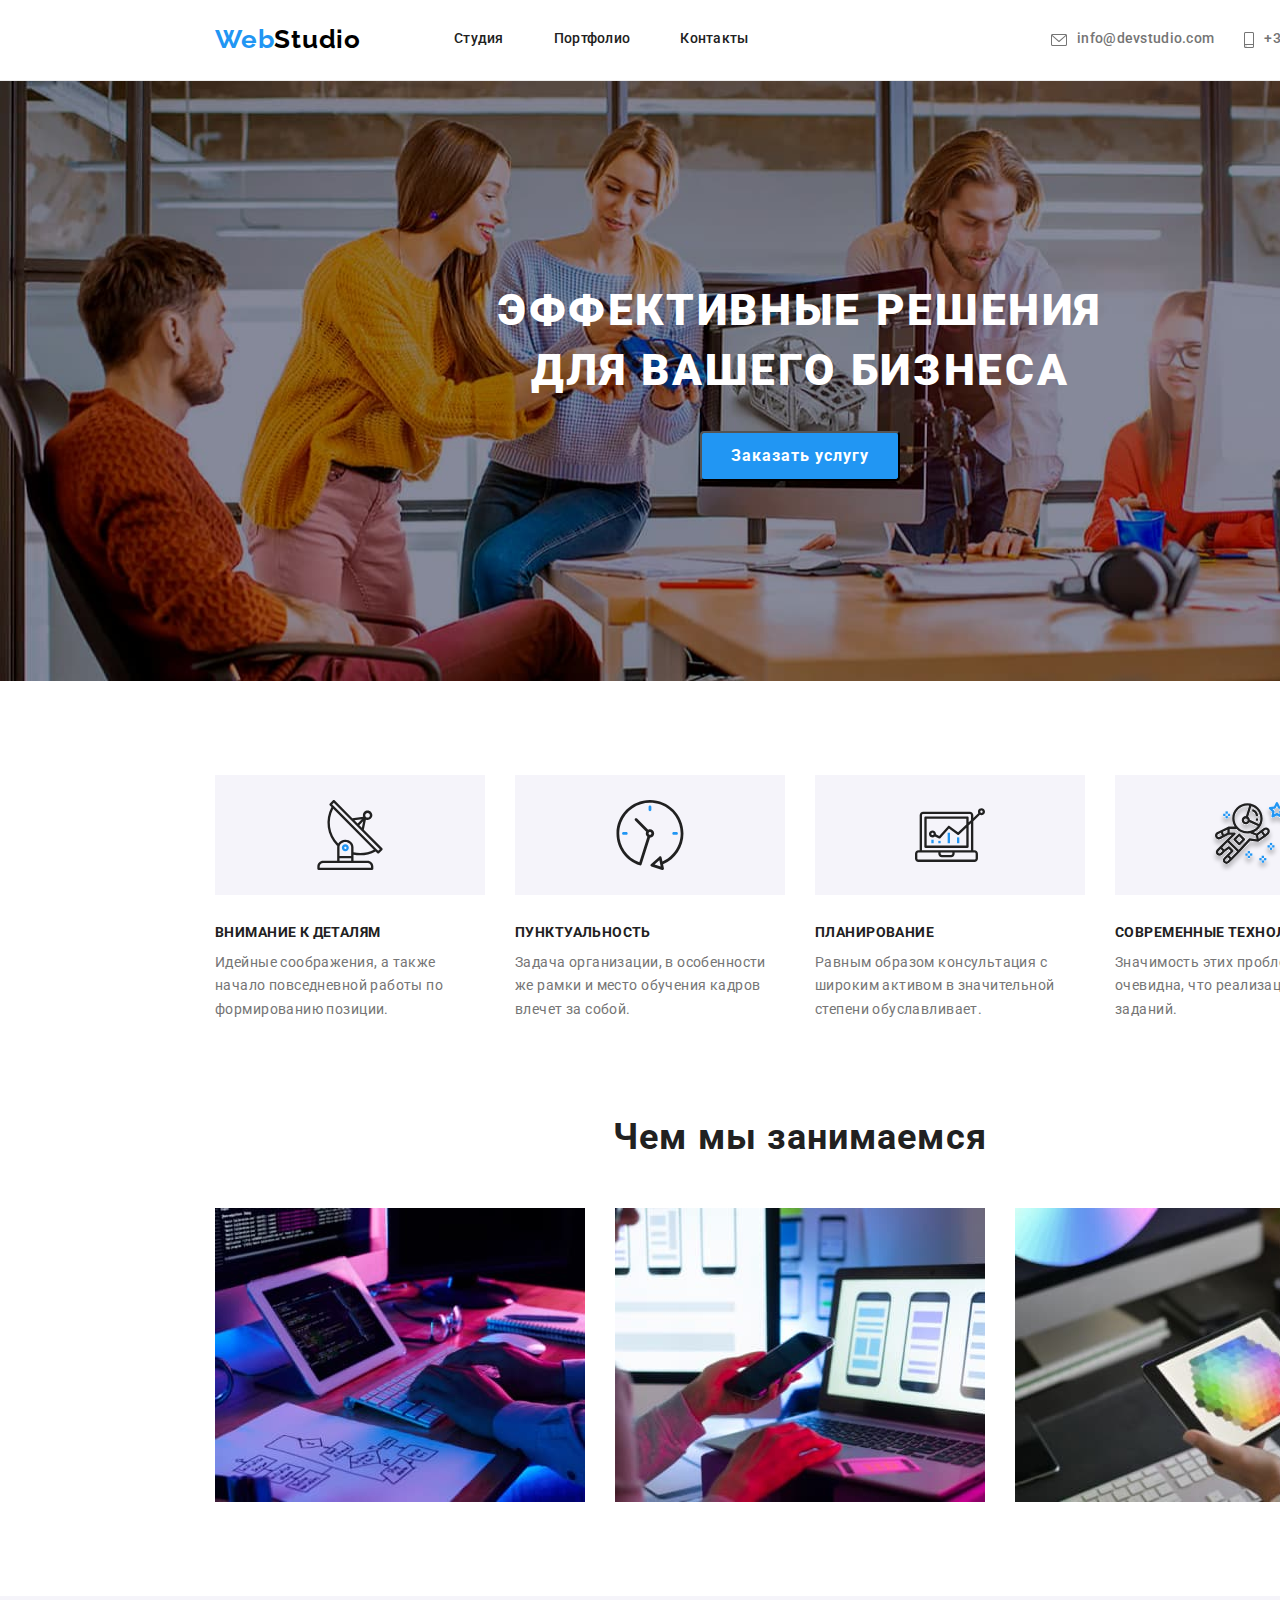
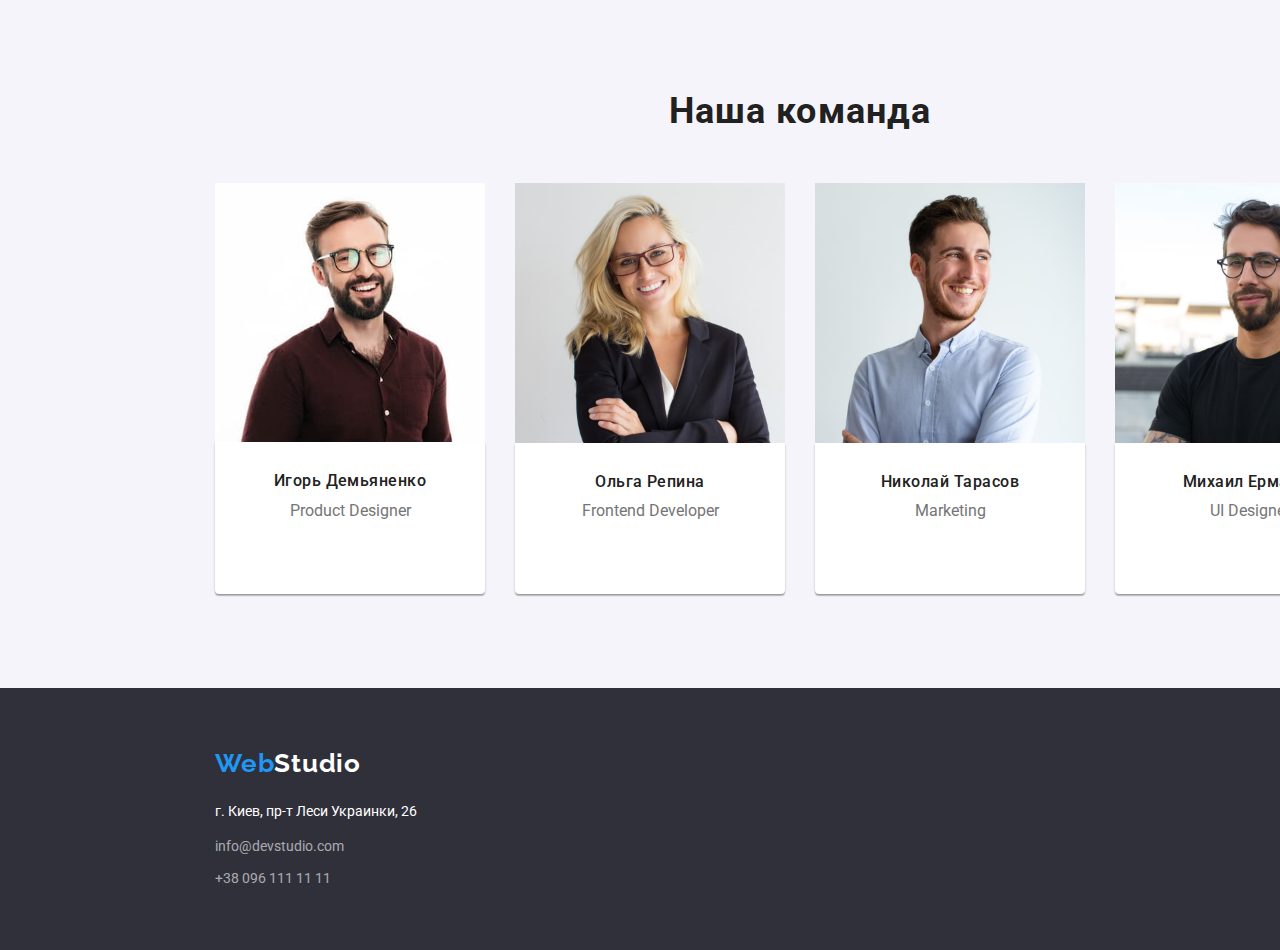
==== index.html @ 7d46771a "hw-04 start" ====
<!DOCTYPE html>
<html lang = "en">
    <head>
        <meta charset="UTF-8">
        <!--<link rel="stylesheet" href="./css/reset.css">
        <link rel="stylesheet" href="./css/reset.css">
        <meta name="viewport" content="width=device-width" initial-scale="1.0"> -->
        
        
        <link rel="stylesheet" href="https://cdn.jsdelivr.net/npm/modern-normalize@1.1.0/modern-normalize.min.css">
        <link rel="stylesheet" href="./css/styles.css">
        <link rel="preconnect" href="https://fonts.googleapis.com">
        <link rel="preconnect" href="https://fonts.gstatic.com" crossorigin>
        <link href="https://fonts.googleapis.com/css2?family=Raleway:wght@700&family=Roboto:wght@400;500;700;900&display=swap"
            rel="stylesheet">

        <title> home-work-4</title>
    </head>
    <body>
        
        <header class="main-header">
            <div class="container box">
                <div class="logo main-logo">
                    <a href="" class="logo-web" id="1" >Web<span 
                        class="logo-web logo-studio">Studio</span> 
                    </a>
                </div>
                <nav>
                    <ul class="navigation">
                        <li class="nav-list"><a class="nav-link" href="./index.html">Студия</a></li>
                        <li class="nav-list"><a class="nav-link" href="./portfolio.html">Портфолио</a></li>
                        <li class="nav-list"><a class="nav-link" href="">Кoнтакты</a></li>
                    </ul>
                </nav>
            
                <!-- e-mail address -->
                <a class="email" href="mailto:info@devstudio.com">info@devstudio.com</a>
                <!-- phone number-->
                <a class="tel" href="tel:+380961111111">+38 096 111 11 11</a>
            </div>
        </header>
    
        <main>            
            <section class="hero with-img" id="3">
                <div class="container">
                <h1 class="hero-title" >Эффективные решения <br> для вашего бизнеса</h1>
                <button class="button" type="button" id="4">Заказать услугу</button>                    
                </div>
            </section>
            
            <section class="destination " >
                <ul class="destination-item container" >
                    <li class="destination-box icon-antenna" id="5">
                        <h3 class="title-item" >Внимание к деталям</h3>
                        <p class="link" id="6">
                            Идейные соображения, а также <br> 
                            начало повседневной работы по <br> 
                            формированию позиции.
                        </p>
                    </li>
                    <li class="destination-box icon-clock" id="7">
                        <h3 class="title-item">Пунктуальность</h3>
                        <p class="link" id="8">
                            Задача организации, в особенности <br>
                            же рамки и место обучения кадров <br>
                            влечет за собой.
                        </p>
                    </li>
                    <li class="destination-box icon-diagram" id="9">
                        <h3 class="title-item">Планирование</h3>
                        <p class="link" id="10">
                            Равным образом консультация с <br>
                            широким активом в значительной <br>
                            степени обуславливает.
                        </p>
                    </li>
                    <li class="destination-box icon-astronaut" id="11">
                        <h3 class="title-item">Современные технологии</h3>
                        <p class="link" id="12">
                            Значимость этих проблем настолько <br>
                            очевидна, что реализация плановых <br>
                            заданий.
                        </p>
                    </li>
                </ul>
            </section>

            <section class="business-photo " id="13">
                <div class="container">
                    <h2 class="business-photo-title">Чем мы занимаемся</h2>
                    <ul class="business-photo-item">
                        <li class="business-photo-img"><img src="./images/main/img1.jpg" alt="фото" width="370"></li>
                        <li class="business-photo-img"><img src="./images/main/img2.jpg" alt="фото" width="370"></li>
                        <li class="business-photo-img"><img src="./images/main/img3.jpg" alt="фото" width="370"></li>
                    </ul>
                </div>
            </section>

            <section class="personal" id="14">
                <div class="container" >
                    <h2 class="personal-title">Наша команда</h2>
                        <ul  class="team">
                            <li class="own-data">
                                <img src="./images/main/1.jpg" class="team-photo" alt="фото" width="270" >
                                <div class="name-job">
                                    <h3 class="name" id="16">Игорь Демьяненко</h3>
                                    <p class="job-name" id="17">Product Designer</p> 
                                </div>
                            </li>
                            <li class="own-data">
                                <img src="./images/main/2.jpg" class="team-photo" alt="фото" width="270">
                                <div class="name-job">
                                    <h3 class="name" id="18">Ольга Репина</h3>
                                    <p class="job-name" id="19">Frontend Developer</p>
                                </div>
                            </li>
                            <li class="own-data">
                                <img src="./images/main/3.jpg" class="team-photo" alt="фото" width="270">
                                <div class="name-job">
                                    <h3 class="name" id="20">Николай Тарасов</h3>
                                    <p class="job-name" id="21">Marketing</p>
                                </div>
                            </li>
                            <li class="own-data">
                                <img src="./images/main/4.jpg" class="team-photo" alt="фото" width="270">
                                <div class="name-job">
                                    <h3 class="name" id="22">Михаил Ермаков</h3>
                                    <p class="job-name" id="23">UI Designer</p>
                                </div>
                            </li>
                        </ul>
                </div>
            </section>
        </main>
       
        <footer class="footer">
            <div class="container " >
                <div class="logo logo-footer">
                    <a href="" class="logo-web" id="1">Web<span 
                        class="logo-web logo-studio-footer">Studio</span>
                    </a>
                </div>
                <address class="address">
                    <p class="address-link address-city">г. Киев, пр-т Леси Украинки, 26</p> 
                    <!-- e-mail address -->
                    <a href="mailto:info@devstudio.com" 
                    class="address-link email-footer">info@devstudio.com</a>
                    <!-- phone number-->
                    <a href="tel:+380961111111" class="address-link tel-footer">+38 096 111 11 11</a>
                </address>
            </div>
       </footer>
    </body>
</html>
---- css/styles.css ----
:root {
    --accent-color: #2196F3;
}

h1,
h2,
h3,
h4,
p {
    margin-top: 0;
    margin-bottom: 0;
    padding: 0;
}

img {
    display: block;
    padding-left: 0;
}

body {
    width: 1600px;
    margin-left: auto;
    margin-right: auto;
}

html,
body, 
header,
footer,
.port-main {
    font-family: 'Roboto';
    font-style: normal;
    box-sizing: border-box;
    text-decoration: none;
}

link {
    text-decoration: none;
}

button {
    cursor: pointer;
    padding: 0;
}

ul, 
nl {
    list-style-type: NONE;
    font-size: 0;
    padding: 0;
}

.container {
    width: 1200px;
    margin-left: auto;
    margin-right: auto;
    padding-left: 15px;
    padding-right: 15px;
    box-sizing: border-box;
}

/*==================== HEADER ====================*/
.main-header {
    border-bottom: 1px solid #ECECEC;
}

.box { 
    padding-top: 24px;
    padding-bottom: 25px;   
    display: flex;
    align-items: center;
}

.main-logo {
    margin-right: 93px;
}

.logo {
    font-family: 'Raleway', sans-serif;
    font-weight: 700;
    font-size: 26px;
    line-height: 1.19;
    letter-spacing: 0.03em;
}

.logo-web {
    text-decoration: none;
    color: #2196F3;
}

.logo-studio {
    color: #000000;
}

.logo:hover,
.logo:focus {
    line-style: solid;
    line-color: var(--accent-color);
    text-decoration: underline;
}
.navigation {
    width: 294px;
    display: flex;
    flex-direction: row;
    justify-content: space-between;
    padding: 0;
}

.nav-link {
    font-weight: 500;
    font-size: 14px;
    line-height: 1.14;
    letter-spacing: 0.02em;
    text-decoration: none;
    flex-direction: row;
    color: #212121;
}

.nav-list:not(:last-child) {
    margin-right: 50px;
}
.nav-link:hover,
.nav-link:focus {
    color: var(--accent-color);
}

.email {
    margin-left: auto;
    margin-right: 30px;

    color: #757575;
}

.email,
.tel {
    font-weight: 500;
    font-size: 14px;
    line-height: 1.14;
    letter-spacing: 0.02em;
    text-decoration: none;

    color: #757575;
}

.email::before,
.tel::before {
    content: "";
    display: inline-block;
    vertical-align: middle;
    margin-right: 10px;
    background-repeat: no-repeat;
    background-size: contain;
}

.email::before {
    width: 16px;
    height: 12px;
    background-image: url(../images/header/envelope.svg);
}

.tel::before {
    width: 10px;
    height: 16px;
    background-image: url(../images/header/smartphone.svg);
}


/*.tel:hover, */
.email:hover,
.email:focus {
    color: var(--accent-color);
}


/*==================== /HEADER ====================*/

/*==================== MAIN ====================*/

.hero {    
    background: #2F303A;
    padding-top: 200px;
    align-items: center;
    padding-bottom: 200px;
}

.hero.with-img {
background-image: url("../images/main/bckgrnd-img.jpg");
}

.hero-title {
    font-weight: 900;
    font-size: 44px;
    line-height: 1.36;
    text-align: center;
    letter-spacing: 0.06em;
    text-transform: uppercase;
    color: #FFFFFF;
    margin-bottom: 30px;
}

.button {
    width: 200px;
    height: 50px;
    margin-right: auto;
    margin-left: auto;
    display: block;

    background: #2196F3;
    box-shadow: 0px 4px 4px rgba(0, 0, 0, 0.15);
    border-radius: 4px;

    font-weight: 700;
    font-size: 16px;
    line-height: 1.88;
    align-items: center;
    text-align: center;
    letter-spacing: 0.06em;
    color: #FFFFFF;
}

.button:hover,
.button:focus {
    background-color: tomato;
    border-color: #FFFFFF;
}

.destination {
    padding-top: 94px;
    padding-bottom: 94px;
}

.destination-item {
    display: flex;
    justify-content: space-between;
}

.destination-box {
    width:calc((100% - 30px*3)/4) ;
    font-size: 1rem;
}



.destination-box::before {
    content: "";
    display: block;
    height: 120px;
    /*
    
 background-image: url(../images/main/destination/antenna.svg);
    
    */
    background-color: #F5F4FA;
    background-repeat: no-repeat;
    background-position: center;
    
}

.destination-box.icon-antenna::before {
    background-image: url(../images/main/destination/antenna.svg);
}

.icon-clock::before {
    background-image: url(../images/main/destination/clock.svg);
}
.icon-diagram::before {
    background-image: url(../images/main/destination/diagram.svg);
}
.icon-astronaut::before {
    background-image: url(../images/main/destination/astronaut.svg);
}

.destination-box:hover::before {
    filter: drop-shadow(0px 4px 4px rgba(0, 0, 0, 0.25));
}


.title-item {
    font-weight: 700;
    font-size: 14px;
    line-height: 1.14;
    letter-spacing: 0.03em;
    text-transform: uppercase;
    padding-top: 30px;
    margin-bottom: 10px;
    color: #212121;
}

.link {
    font-weight: 400;
    font-size: 14px;
    line-height: 1.71;
    letter-spacing: 0.03em;
    color: #757575;
}

.business-photo {
    padding-bottom: 94px;
}

.business-photo-title {
    text-align: center;
    font-style: normal;
    font-weight: 700;
    font-size: 36px;
    line-height: 1.17;
    letter-spacing: 0.03em;
    margin-bottom: 50px;

    color: #212121;
}

.business-photo-item {
    display: flex;
    flex-direction: row;
    justify-content: space-between;
}

.business-photo-img {
    width: calc((100% - 30px*2)/3);
}

.personal {
    background-color: #F5F4FA;
    padding-top: 94px;
    padding-bottom: 94px;
}

.personal-title {
    font-style: normal;
    font-weight: 700;
    font-size: 36px;
    line-height: 1.17;
    text-align: center;
    letter-spacing: 0.03em;
    margin-bottom: 50px;

    color: #212121;
}

.team {
    display: flex;
    justify-content: space-between;
}

.own-data {
    background: #FFFFFF; 
    text-align: center;
      
}

.name-job::after {
    content: "";
    display: inline-block;
    height: 44px;
    padding-top: 16px;
    padding-bottom: 30px;
    background-image: url(../images/main/team/instagram-gray.svg);

    background-repeat: no-repeat;
    
}

.name-job {
    box-shadow: 
        0px 1px 3px rgba(0, 0, 0, 0.12), 
        0px 1px 1px rgba(0, 0, 0, 0.14), 
        0px 2px 1px rgba(0, 0, 0, 0.2);
    border-radius: 0px 0px 4px 4px; 
}

.name {
    padding-top: 30px;
    padding-bottom: 10px;
    font-weight: 500;
    font-size: 16px;
    line-height: 1.17;
    letter-spacing: 0.03em;

    color: #212121;
}

.job-name {
    padding-bottom: 28px;
    font-weight: 400;
    font-size: 16px;
    line-height: 1.19;

    color: #757575;
}

/*==================== /MAIN ====================*/

/*==================== FOOTER ====================*/
.footer {
    background-color: #2F303A;
    padding: 60px 0px;
    /*  margin-top: -85px; */
    display: flex;
    flex-direction: column;
}

.logo-footer {
    margin-bottom: 20px;
}

.logo-studio-footer {
    color: #FFFFFF;
}

.address {
    color: rgba(255, 255, 255, 0.6);
    display: flex;
    flex-direction: column;
    font-style: normal;
}

.address-link {
    font-weight: 400;
    font-size: 14px;
    line-height: 1.74;
    color: rgba(255, 255, 255, 0.6);
    text-decoration: none;
}

.email-footer {
    margin: 10px 0 8px 0;
}

.address-city {
    color: #FFFFFF;
}
/*==================== /FOOTER ====================*/









/*==================== PORTFOLIO-MAIN ====================*/
/*
.port-background {
    filter: drop-shadow(0px 4px 4px rgba(0, 0, 0, 0.25));
} */

.port-portfolio {
    color: var(--accent-color);
}
.port-main {
    padding: 94px 0px 94px 0px;
}

.port-box {
    display: flex;
    flex-direction: row;
    align-items: center;
}

.port-filters {
    margin-bottom: 50px;
    justify-content: center;
    display: flex;
    flex-direction: row;
    text-align: center;
}

.port-button {
    padding: 6px 22px;
    background-color: #F5F4FA;
    font-weight: 500;
    font-size: 16px;
    line-height: 1.625;
    letter-spacing: 0.03em;
    margin-right: 8px;
    border-radius: 4px;
    border: #F5F4FA;
    
    color: #212121;
}
/*
.port-button:last-child {
    margin-right: auto;
}

.port-all {
    margin-left: auto;
}
*/
.port-button:hover,
.port-button:focus {
    background-color: #2196F3;
    color: #FFFFFF;
    filter: drop-shadow(0px 4px 4px rgba(0, 0, 0, 0.25));
}

.port-projects {
    display: flex;
    flex-wrap: wrap;
    gap: 30px;
}

.port-project {
    width:calc((100% - 2*30px)/3);
    background: #FFFFFF;
    
}

.port-title-link {
    padding: 20px 24px 20px 24px;
    border: 1px solid #EEEEEE;
}

.port-title {
    margin-bottom: 10px;
    font-weight: 700;
    font-size: 18px;
    line-height: 2;
    letter-spacing: 0.06em;

    color: #212121;
}

.port-link {
    font-weight: 400;
    font-size: 16px;
    line-height: 1.88;
    letter-spacing: 0.03em;

    color: #757575;
}

/*==================== /PORT-MAIN ====================*/
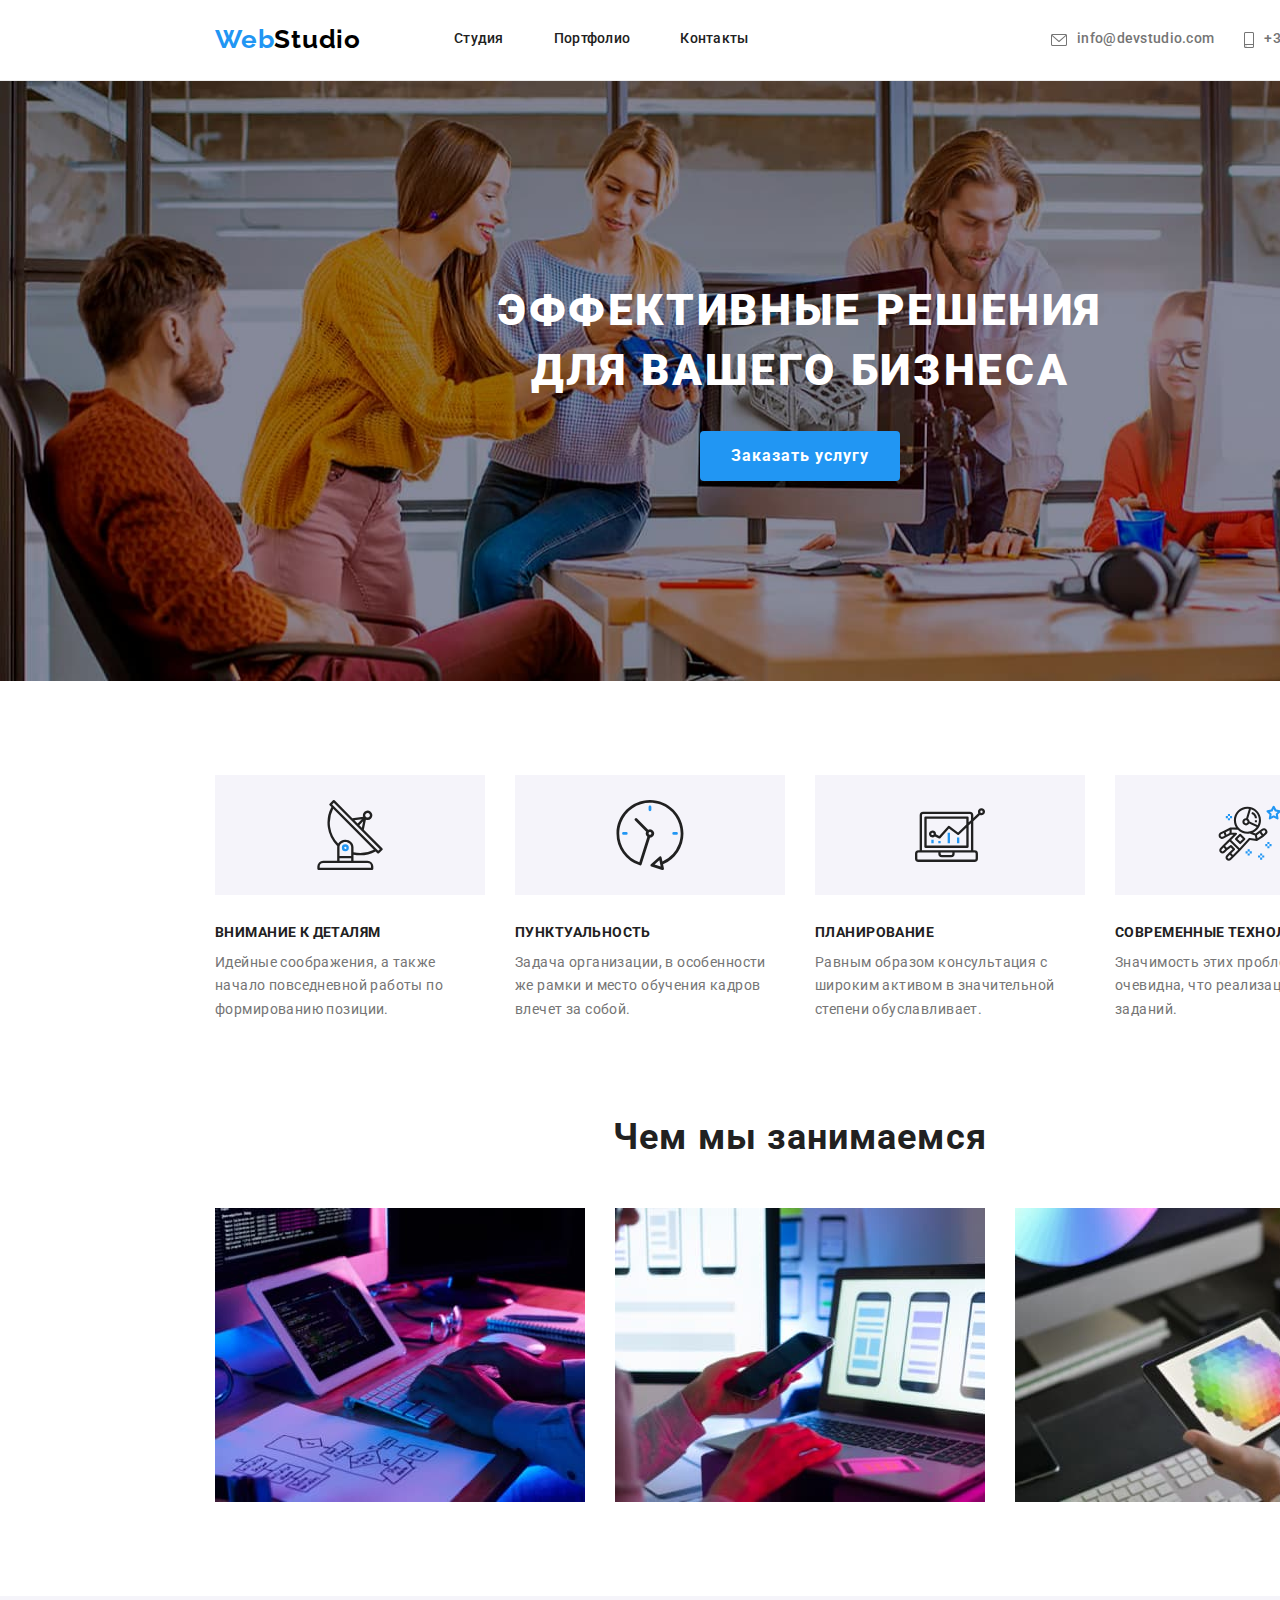
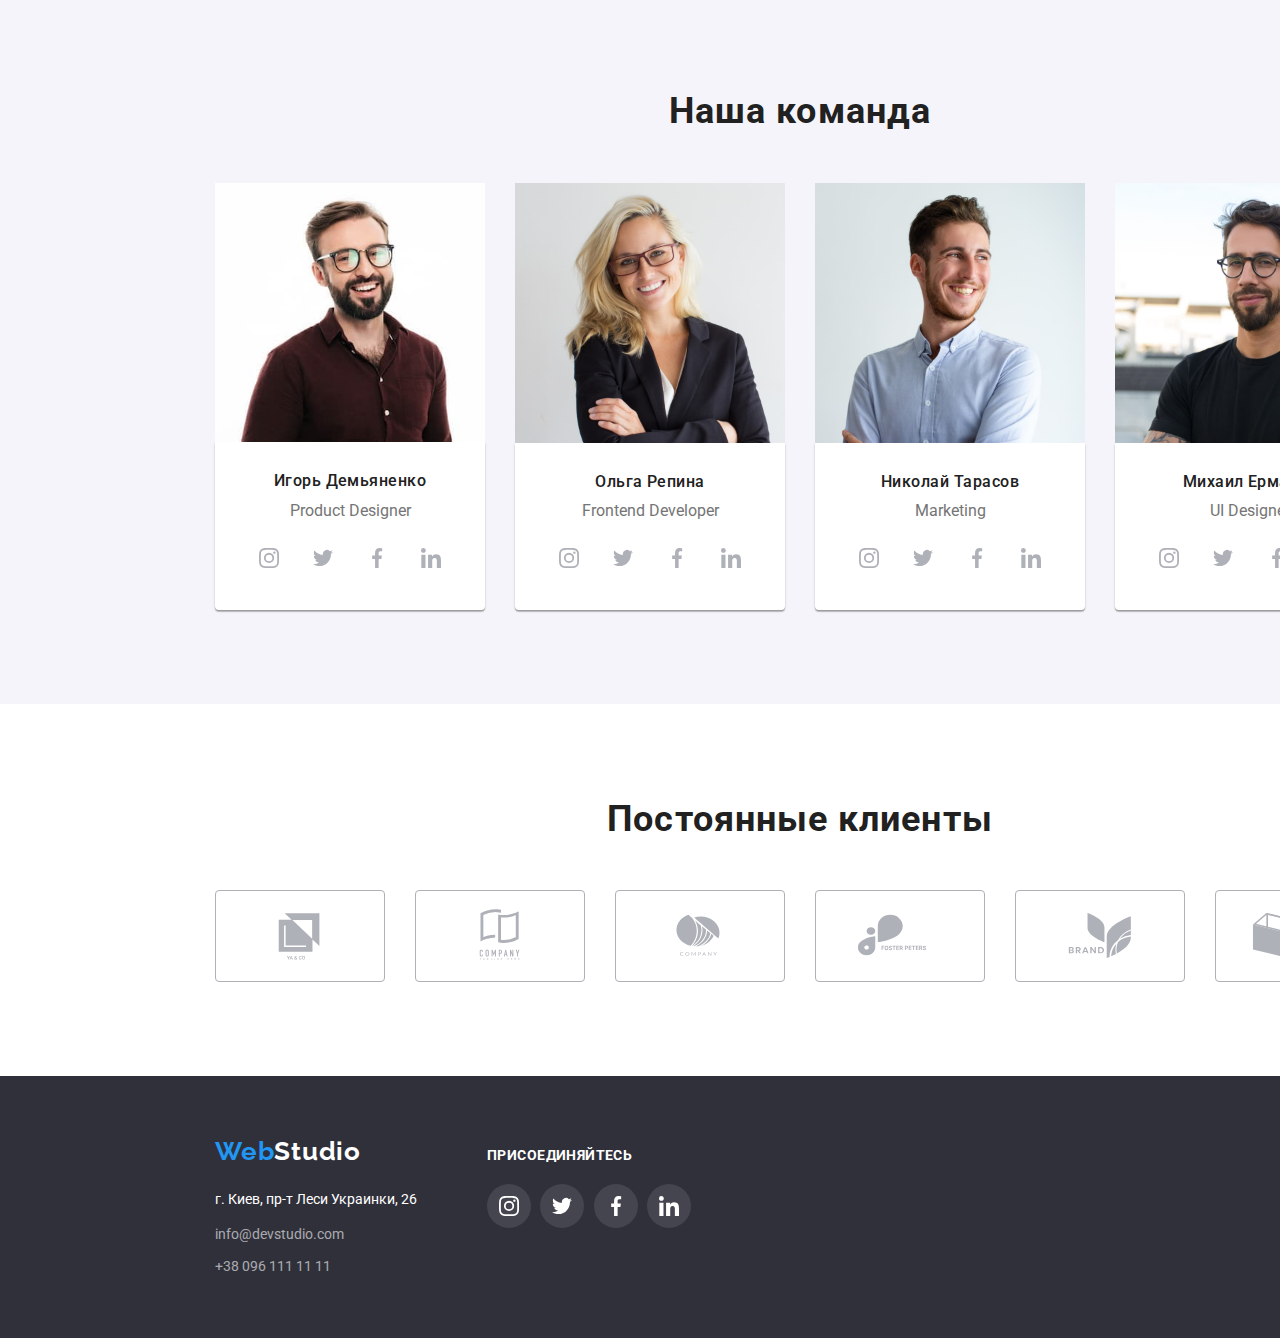
==== commit daa32b74: "hw-04" ====
--- a/index.html
+++ b/index.html
@@ -34,6 +34,10 @@
                 </nav>
             
                 <!-- e-mail address -->
+                <!-- <svg>
+                    <use href="./images/header/header-symbols.svg#envelope" class="envelope">
+                    </use>
+                </svg> -->
                 <a class="email" href="mailto:info@devstudio.com">info@devstudio.com</a>
                 <!-- phone number-->
                 <a class="tel" href="tel:+380961111111">+38 096 111 11 11</a>
@@ -48,9 +52,14 @@
                 </div>
             </section>
             
-            <section class="destination " >
+            <section class="destination ">
                 <ul class="destination-item container" >
                     <li class="destination-box icon-antenna" id="5">
+                        <div class="dest-befor">
+                            <svg class="dest-img">
+                                <use href="./images/main/destination.svg#icon-antenna"></use>
+                            </svg>
+                        </div>
                         <h3 class="title-item" >Внимание к деталям</h3>
                         <p class="link" id="6">
                             Идейные соображения, а также <br> 
@@ -59,6 +68,11 @@
                         </p>
                     </li>
                     <li class="destination-box icon-clock" id="7">
+                        <div class="dest-befor">
+                            <svg class="dest-img">
+                                <use href="./images/main/destination.svg#icon-clock"  class="dest-url"></use>
+                            </svg>
+                        </div>
                         <h3 class="title-item">Пунктуальность</h3>
                         <p class="link" id="8">
                             Задача организации, в особенности <br>
@@ -67,6 +81,11 @@
                         </p>
                     </li>
                     <li class="destination-box icon-diagram" id="9">
+                        <div class="dest-befor">
+                            <svg class="dest-img">
+                                <use href="./images/main/destination.svg#icon-diagram" class="dest-icon"></use>
+                            </svg>
+                        </div>
                         <h3 class="title-item">Планирование</h3>
                         <p class="link" id="10">
                             Равным образом консультация с <br>
@@ -75,6 +94,11 @@
                         </p>
                     </li>
                     <li class="destination-box icon-astronaut" id="11">
+                        <div class="dest-befor">
+                            <svg class="dest-img">
+                                <use href="./images/main/destination.svg#icon-astronaut"></use>
+                            </svg>
+                        </div>
                         <h3 class="title-item">Современные технологии</h3>
                         <p class="link" id="12">
                             Значимость этих проблем настолько <br>
@@ -105,6 +129,40 @@
                                 <div class="name-job">
                                     <h3 class="name" id="16">Игорь Демьяненко</h3>
                                     <p class="job-name" id="17">Product Designer</p> 
+                                    <ul class="team-icons">
+                                        <li class="team-icon-list">
+                                            <button class="team-b-icons">
+                                                <svg class="team-list">
+                                                    <use href="./images/main/team-symbols.svg#icon-instagram" class="team-icon">
+                                                    </use>
+                                                </svg>
+                                            </button>
+                                        </li>
+                                        <li class="team-icon-list">
+                                            <button class="team-b-icons">
+                                                <svg class="team-list">
+                                                    <use href="./images/main/team-symbols.svg#icon-twitter" class="team-icon">
+                                                    </use>
+                                                </svg>
+                                            </button>
+                                        </li>
+                                        <li class="team-icon-list">
+                                            <button class="team-b-icons">
+                                                <svg class="team-list">
+                                                    <use href="./images/main/team-symbols.svg#icon-facebook" class="team-icon">
+                                                    </use>
+                                                </svg>
+                                            </button>
+                                        </li>
+                                        <li class="team-icon-list">
+                                            <button class="team-b-icons">
+                                                <svg class="team-list">
+                                                    <use href="./images/main/team-symbols.svg#icon-linkedin" class="team-icon">
+                                                    </use>
+                                                </svg>
+                                            </button>
+                                        </li>
+                                    </ul>
                                 </div>
                             </li>
                             <li class="own-data">
@@ -112,6 +170,40 @@
                                 <div class="name-job">
                                     <h3 class="name" id="18">Ольга Репина</h3>
                                     <p class="job-name" id="19">Frontend Developer</p>
+                                    <ul class="team-icons">
+                                        <li class="team-icon-list">
+                                            <button class="team-b-icons">
+                                                <svg class="team-list">
+                                                    <use href="./images/main/team-symbols.svg#icon-instagram" class="team-icon">
+                                                    </use>
+                                                </svg>
+                                            </button>
+                                        </li>
+                                        <li class="team-icon-list">
+                                            <button class="team-b-icons">
+                                                <svg class="team-list">
+                                                    <use href="./images/main/team-symbols.svg#icon-twitter" class="team-icon">
+                                                    </use>
+                                                </svg>
+                                            </button>
+                                        </li>
+                                        <li class="team-icon-list">
+                                            <button class="team-b-icons">
+                                                <svg class="team-list">
+                                                    <use href="./images/main/team-symbols.svg#icon-facebook" class="team-icon">
+                                                    </use>
+                                                </svg>
+                                            </button>
+                                        </li>
+                                        <li class="team-icon-list">
+                                            <button class="team-b-icons">
+                                                <svg class="team-list">
+                                                    <use href="./images/main/team-symbols.svg#icon-linkedin" class="team-icon">
+                                                    </use>
+                                                </svg>
+                                            </button>
+                                        </li>
+                                    </ul>
                                 </div>
                             </li>
                             <li class="own-data">
@@ -119,6 +211,40 @@
                                 <div class="name-job">
                                     <h3 class="name" id="20">Николай Тарасов</h3>
                                     <p class="job-name" id="21">Marketing</p>
+                                    <ul class="team-icons">
+                                        <li class="team-icon-list">
+                                            <button class="team-b-icons">
+                                                <svg class="team-list">
+                                                    <use href="./images/main/team-symbols.svg#icon-instagram" class="team-icon">
+                                                    </use>
+                                                </svg>
+                                            </button>
+                                        </li>
+                                        <li class="team-icon-list">
+                                            <button class="team-b-icons">
+                                                <svg class="team-list">
+                                                    <use href="./images/main/team-symbols.svg#icon-twitter" class="team-icon">
+                                                    </use>
+                                                </svg>
+                                            </button>
+                                        </li>
+                                        <li class="team-icon-list">
+                                            <button class="team-b-icons">
+                                                <svg class="team-list">
+                                                    <use href="./images/main/team-symbols.svg#icon-facebook" class="team-icon">
+                                                    </use>
+                                                </svg>
+                                            </button>
+                                        </li>
+                                        <li class="team-icon-list">
+                                            <button class="team-b-icons">
+                                                <svg class="team-list">
+                                                    <use href="./images/main/team-symbols.svg#icon-linkedin" class="team-icon">
+                                                    </use>
+                                                </svg>
+                                            </button>
+                                        </li>
+                                    </ul>
                                 </div>
                             </li>
                             <li class="own-data">
@@ -126,28 +252,158 @@
                                 <div class="name-job">
                                     <h3 class="name" id="22">Михаил Ермаков</h3>
                                     <p class="job-name" id="23">UI Designer</p>
+                                    <ul class="team-icons">
+                                        <li class="team-icon-list">
+                                            <button class="team-b-icons">
+                                                <svg class="team-list">
+                                                    <use href="./images/main/team-symbols.svg#icon-instagram" class="team-icon">
+                                                    </use>
+                                                </svg>
+                                            </button>
+                                        </li>
+                                        <li class="team-icon-list">
+                                            <button class="team-b-icons">
+                                                <svg class="team-list">
+                                                    <use href="./images/main/team-symbols.svg#icon-twitter" class="team-icon">
+                                                    </use>
+                                                </svg>
+                                            </button>
+                                        </li>
+                                        <li class="team-icon-list">
+                                            <button class="team-b-icons">
+                                                <svg class="team-list">
+                                                    <use href="./images/main/team-symbols.svg#icon-facebook" class="team-icon">
+                                                    </use>
+                                                </svg>
+                                            </button>
+                                        </li>
+                                        <li class="team-icon-list">
+                                            <button class="team-b-icons">
+                                                <svg class="team-list">
+                                                    <use href="./images/main/team-symbols.svg#icon-linkedin" class="team-icon">
+                                                    </use>
+                                                </svg>
+                                            </button>
+                                        </li>
+                                    </ul>
                                 </div>
                             </li>
                         </ul>
                 </div>
+            </section>
+
+            <section class="clients">
+                <div class="container">
+                    <h3 class="clients-title">Постоянные клиенты</h3>
+                    <ul class="clients-icons">
+                        <li class="clients-icon-list">
+                            <button class="clients-button-icons" style="button">
+                                <svg class="clients-list">
+                                    <use href="./images/main/clients.svg#icon-client-1" class="clients-icon">
+                                    </use>
+                                </svg>
+                            </button>
+                        </li>
+                        <li class="clients-icon-list">
+                            <button class="clients-button-icons" style="button">
+                                <svg class="clients-list">
+                                    <use href="./images/main/clients.svg#icon-client-2" class="clients-icon">
+                                    </use>
+                                </svg>
+                            </button>
+                        </li>
+                        <li class="clients-icon-list">
+                            <button class="clients-button-icons" style="button">
+                                <svg class="clients-list">
+                                    <use href="./images/main/clients.svg#icon-client-3" class="clients-icon">
+                                    </use>
+                                </svg>
+                            </button>
+                        </li>
+                        <li class="clients-icon-list">
+                            <button class="clients-button-icons" style="button">
+                                <svg class="clients-list">
+                                    <use href="./images/main/clients.svg#icon-client-4" class="clients-icon">
+                                    </use>
+                                </svg>
+                            </button>
+                        </li>
+                        <li class="clients-icon-list">
+                            <button class="clients-button-icons" style="button">
+                                <svg class="clients-list">
+                                    <use href="./images/main/clients.svg#icon-client-5" class="clients-icon">
+                                    </use>
+                                </svg>
+                            </button>
+                        </li>
+                        <li class="clients-icon-list">
+                            <button class="clients-button-icons" style="button">
+                                <svg class="clients-list">
+                                    <use href="./images/main/clients.svg#icon-client-6" class="clients-icon">
+                                    </use>
+                                </svg>
+                            </button>
+                        </li>
+                    </ul>
+                </div>
+
             </section>
         </main>
        
         <footer class="footer">
-            <div class="container " >
-                <div class="logo logo-footer">
-                    <a href="" class="logo-web" id="1">Web<span 
-                        class="logo-web logo-studio-footer">Studio</span>
-                    </a>
-                </div>
-                <address class="address">
-                    <p class="address-link address-city">г. Киев, пр-т Леси Украинки, 26</p> 
-                    <!-- e-mail address -->
-                    <a href="mailto:info@devstudio.com" 
-                    class="address-link email-footer">info@devstudio.com</a>
-                    <!-- phone number-->
-                    <a href="tel:+380961111111" class="address-link tel-footer">+38 096 111 11 11</a>
-                </address>
+            <div class="container footer-blocks" >
+                <div>
+                    <div class="logo logo-footer">
+                        <a href="" class="logo-web" id="1">Web<span 
+                            class="logo-web logo-studio-footer">Studio</span>
+                        </a>
+                    </div>
+                    <address class="address">
+                        <p class="address-link address-city">г. Киев, пр-т Леси Украинки, 26</p> 
+                        <!-- e-mail address -->
+                        <a href="mailto:info@devstudio.com" 
+                        class="address-link email-footer">info@devstudio.com</a>
+                        <!-- phone number-->
+                        <a href="tel:+380961111111" class="address-link tel-footer">+38 096 111 11 11</a>
+                    </address>
+                </div>
+                <div class="footer-social">
+                    <p class="footer-list">Присоединяйтесь</p>
+                    <ul class="footer-icons">
+                        <li class="team-icon-list">
+                            <button class="footer-b-icons">
+                                <svg class="team-list">
+                                    <use href="./images/main/team-symbols.svg#icon-instagram" class="footer-icon">
+                                    </use>
+                                </svg>
+                            </button>
+                        </li>
+                        <li class="team-icon-list">
+                            <button class="footer-b-icons">
+                                <svg class="team-list">
+                                    <use href="./images/main/team-symbols.svg#icon-twitter" class="footer-icon">
+                                    </use>
+                                </svg>
+                            </button>
+                        </li>
+                        <li class="team-icon-list">
+                            <button class="footer-b-icons">
+                                <svg class="team-list">
+                                    <use href="./images/main/team-symbols.svg#icon-facebook" class="footer-icon">
+                                    </use>
+                                </svg>
+                            </button>
+                        </li>
+                        <li class="team-icon-list">
+                            <button class="footer-b-icons">
+                                <svg class="team-list">
+                                    <use href="./images/main/team-symbols.svg#icon-linkedin" class="footer-icon">
+                                    </use>
+                                </svg>
+                            </button>
+                        </li>
+                    </ul>
+                </div>
             </div>
        </footer>
     </body>
--- a/css/styles.css
+++ b/css/styles.css
@@ -164,8 +164,12 @@
     background-image: url(../images/header/smartphone.svg);
 }
 
-
-/*.tel:hover, */
+.email:hover::before {
+    fill: var(--accent-color);
+    color: var(--accent-color);
+    background-image: url(../images/header/envelope-hover.svg);
+}
+
 .email:hover,
 .email:focus {
     color: var(--accent-color);
@@ -184,7 +188,9 @@
 }
 
 .hero.with-img {
-background-image: url("../images/main/bckgrnd-img.jpg");
+    
+    background-image: url("../images/main/bckgrnd-img.jpg");
+    /* background: rgba(47, 48, 58, 0.1); */
 }
 
 .hero-title {
@@ -206,6 +212,7 @@
     display: block;
 
     background: #2196F3;
+    border: 0px;
     box-shadow: 0px 4px 4px rgba(0, 0, 0, 0.15);
     border-radius: 4px;
 
@@ -239,41 +246,22 @@
     font-size: 1rem;
 }
 
-
-
-.destination-box::before {
-    content: "";
-    display: block;
+.dest-befor {
     height: 120px;
-    /*
-    
- background-image: url(../images/main/destination/antenna.svg);
-    
-    */
     background-color: #F5F4FA;
-    background-repeat: no-repeat;
-    background-position: center;
-    
-}
-
-.destination-box.icon-antenna::before {
-    background-image: url(../images/main/destination/antenna.svg);
-}
-
-.icon-clock::before {
-    background-image: url(../images/main/destination/clock.svg);
-}
-.icon-diagram::before {
-    background-image: url(../images/main/destination/diagram.svg);
-}
-.icon-astronaut::before {
-    background-image: url(../images/main/destination/astronaut.svg);
-}
-
-.destination-box:hover::before {
+    text-align: center;
+    padding-top: 25px;
+}
+
+.dest-befor:hover {
     filter: drop-shadow(0px 4px 4px rgba(0, 0, 0, 0.25));
-}
-
+    border: 1px solid #000000
+}
+
+.dest-img {
+    width: 70px;
+    height: 70px;
+}
 
 .title-item {
     font-weight: 700;
@@ -346,19 +334,6 @@
 .own-data {
     background: #FFFFFF; 
     text-align: center;
-      
-}
-
-.name-job::after {
-    content: "";
-    display: inline-block;
-    height: 44px;
-    padding-top: 16px;
-    padding-bottom: 30px;
-    background-image: url(../images/main/team/instagram-gray.svg);
-
-    background-repeat: no-repeat;
-    
 }
 
 .name-job {
@@ -381,12 +356,95 @@
 }
 
 .job-name {
-    padding-bottom: 28px;
     font-weight: 400;
     font-size: 16px;
     line-height: 1.19;
 
     color: #757575;
+}
+
+.team-icons {
+    display: flex;
+    padding: 16px 32px 30px 32px;
+    justify-content: space-between;
+    fill: #AFB1B8;
+}
+
+.team-icons:hover{
+    color: teal;
+    fill: #2196F3;
+}
+
+.team-b-icons {
+    width: 44px;
+    height: 44px;
+    border: none;
+    padding: 0;    
+    background-color: #fff;
+}
+
+.team-b-icons:hover {
+    border-radius: 50%;
+    fill: #FFFFFF;
+    background-color: #2196F3;
+}
+
+.team-list {
+    background-repeat: no-repeat;
+    width: 20px;
+    height: 20px;
+    padding: auto;
+    background-size: contain;
+}
+
+.team-icon {
+    content: "";
+    background-color: #0bb;
+}
+
+.clients {
+    padding: 94px 0px;
+    /* background-color: #fff; */
+}
+
+.clients-title {
+    margin-bottom: 50px;
+    font-weight: 700;
+    font-size: 36px;
+    line-height: 42px;
+    text-align: center;
+    letter-spacing: 0.03em;
+
+    color: #212121;
+}
+
+.clients-icons {
+    display: flex;
+    justify-content: space-between;
+}
+
+/* .clients-icon-list {
+    width:calc((100% - 5*30px)/6) ;
+} */
+
+.clients-button-icons {
+    width: 170px;
+    height: 92px;
+    background-color: #fff;
+    border: 1px solid #AFB1B8;
+    border-radius: 4px; 
+    fill: #AFB1B8;
+}
+
+.clients-button-icons:hover {
+    border: 1px solid var(--accent-color);
+    fill: var(--accent-color);
+    filter: drop-shadow(0px 4px 4px rgba(0, 0, 0, 0.25));
+}
+
+.clients-list {
+    width: 106px;
+    height: 60px;
 }
 
 /*==================== /MAIN ====================*/
@@ -398,6 +456,10 @@
     /*  margin-top: -85px; */
     display: flex;
     flex-direction: column;
+}
+
+.footer-blocks {
+    display: flex;
 }
 
 .logo-footer {
@@ -430,6 +492,48 @@
 .address-city {
     color: #FFFFFF;
 }
+
+.footer-social {
+    padding-left: 70px;
+    padding-top: 12px;
+}
+
+.footer-list {
+    font-weight: 700;
+    font-size: 14px;
+    line-height: 1.12;
+    letter-spacing: 0.03em;
+    text-transform: uppercase;
+    margin-bottom: 20px;
+
+    color: #FFFFFF;
+}
+
+.footer-icons {
+    display: flex;
+    justify-content: space-between;
+    width: 204px;
+}
+
+.footer-b-icons {
+    padding: 0;
+    width: 44px;
+    height: 44px;
+    border: 0;
+    border-radius: 50%;
+    background: rgba(255, 255, 255, 0.1);
+    fill: #FFFFFF;
+}
+
+.footer-b-icons:hover,
+.footer-b-icon:focus {
+    background: #2196F3;
+}
+
+.footer-icon {
+    
+}
+
 /*==================== /FOOTER ====================*/
 
 
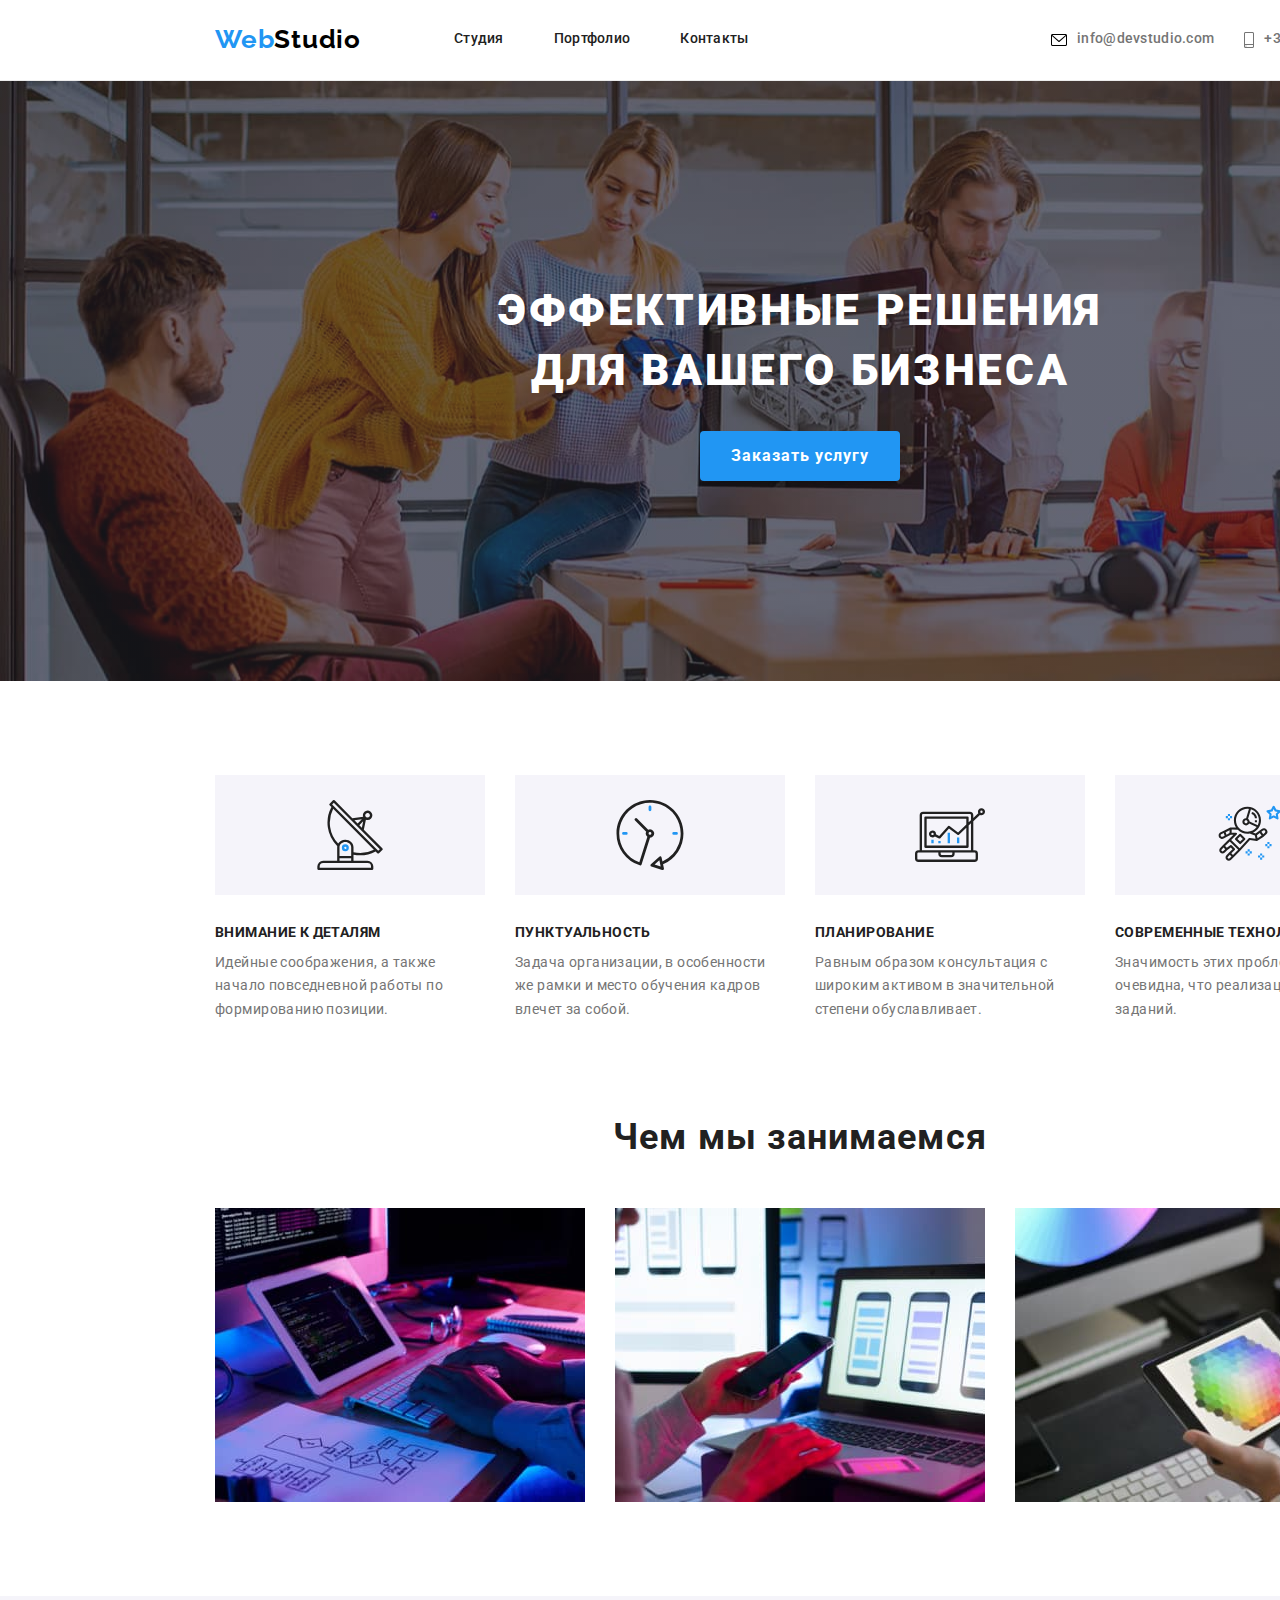
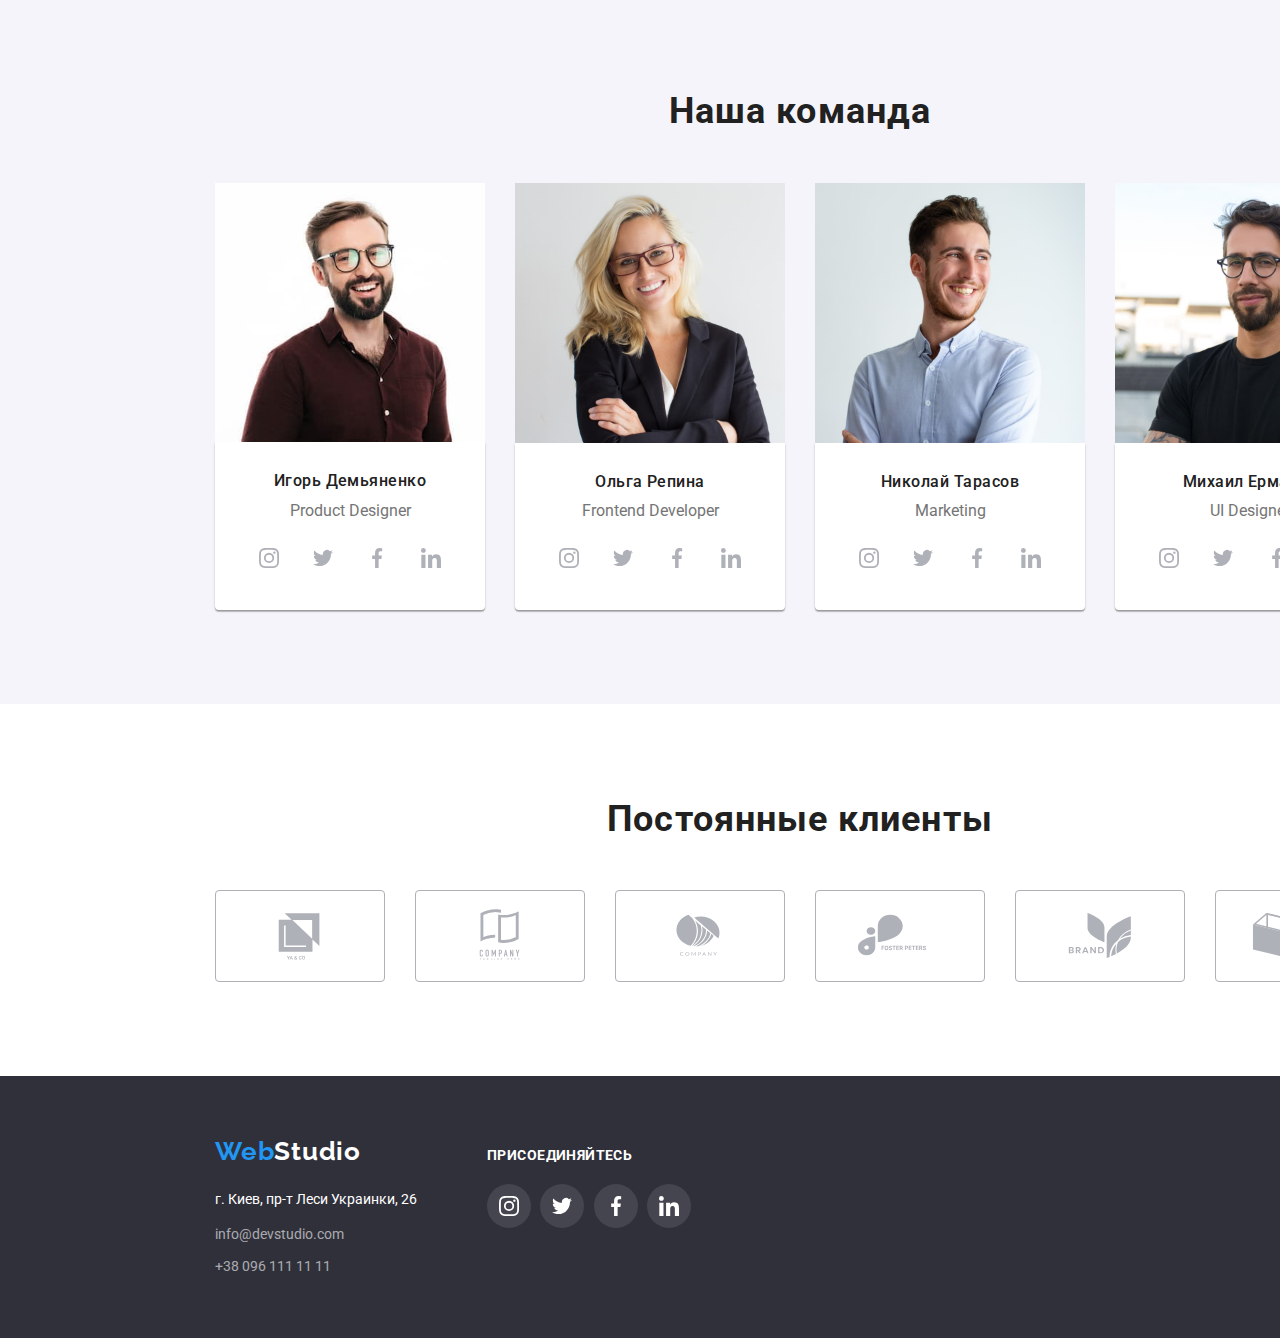
==== commit 4f2e549b: "hw-04 fixed" ====
--- a/index.html
+++ b/index.html
@@ -34,10 +34,6 @@
                 </nav>
             
                 <!-- e-mail address -->
-                <!-- <svg>
-                    <use href="./images/header/header-symbols.svg#envelope" class="envelope">
-                    </use>
-                </svg> -->
                 <a class="email" href="mailto:info@devstudio.com">info@devstudio.com</a>
                 <!-- phone number-->
                 <a class="tel" href="tel:+380961111111">+38 096 111 11 11</a>
@@ -371,7 +367,7 @@
                     <p class="footer-list">Присоединяйтесь</p>
                     <ul class="footer-icons">
                         <li class="team-icon-list">
-                            <button class="footer-b-icons">
+                            <button class="team-b-icons footer-b-icons">
                                 <svg class="team-list">
                                     <use href="./images/main/team-symbols.svg#icon-instagram" class="footer-icon">
                                     </use>
@@ -379,7 +375,7 @@
                             </button>
                         </li>
                         <li class="team-icon-list">
-                            <button class="footer-b-icons">
+                            <button class="team-b-icons footer-b-icons">
                                 <svg class="team-list">
                                     <use href="./images/main/team-symbols.svg#icon-twitter" class="footer-icon">
                                     </use>
@@ -387,7 +383,7 @@
                             </button>
                         </li>
                         <li class="team-icon-list">
-                            <button class="footer-b-icons">
+                            <button class="team-b-icons footer-b-icons">
                                 <svg class="team-list">
                                     <use href="./images/main/team-symbols.svg#icon-facebook" class="footer-icon">
                                     </use>
@@ -395,7 +391,7 @@
                             </button>
                         </li>
                         <li class="team-icon-list">
-                            <button class="footer-b-icons">
+                            <button class="team-b-icons footer-b-icons">
                                 <svg class="team-list">
                                     <use href="./images/main/team-symbols.svg#icon-linkedin" class="footer-icon">
                                     </use>
--- a/css/styles.css
+++ b/css/styles.css
@@ -125,10 +125,8 @@
 }
 
 .email {
+    margin-right: 30px;
     margin-left: auto;
-    margin-right: 30px;
-
-    color: #757575;
 }
 
 .email,
@@ -150,28 +148,48 @@
     margin-right: 10px;
     background-repeat: no-repeat;
     background-size: contain;
+    color: #757575;
+    fill: #757575;
 }
 
 .email::before {
     width: 16px;
     height: 12px;
-    background-image: url(../images/header/envelope.svg);
+    /* background-image: url(../images/main/header-symbols.svg#envelope); */
+    /* background-image: url(../images/main/header/symbols-header.svg#icon-envelope); */
+    background-image: url(../images/main/header/envelope.svg);
+    
 }
 
 .tel::before {
     width: 10px;
     height: 16px;
-    background-image: url(../images/header/smartphone.svg);
-}
-
-.email:hover::before {
+    background-image: url(../images/main/header/smartphone.svg);
+    /* background-image: url('../images/main/header-symbols.svg#smartphone'); */
+    /* color: #757575;
+    fill: #757575; */
+}
+
+/* .tel:hover::before,
+.tel:focus::before {
     fill: var(--accent-color);
     color: var(--accent-color);
-    background-image: url(../images/header/envelope-hover.svg);
+} */
+
+.tel:hover::before,
+.tel:focus::before {
+    background-image: url(../images/main/header/smartphone-hover.svg);
+}
+
+.email:hover::before,
+.email:focus::before {    
+    background-image: url(../images/main/header/envelope-hover.svg);
 }
 
 .email:hover,
-.email:focus {
+.email:focus,
+.tel:hover,
+.tel:focus {
     color: var(--accent-color);
 }
 
@@ -181,16 +199,21 @@
 /*==================== MAIN ====================*/
 
 .hero {    
-    background: #2F303A;
+    
     padding-top: 200px;
     align-items: center;
     padding-bottom: 200px;
 }
 
 .hero.with-img {
-    
-    background-image: url("../images/main/bckgrnd-img.jpg");
-    /* background: rgba(47, 48, 58, 0.1); */
+    background-image: 
+        linear-gradient(to top,
+        rgba(47, 48, 58, 0.4),
+        rgba(47, 48, 58, 0.4)),
+        url("../images/main/bckgrnd-img.jpg"),
+        linear-gradient(to top,
+                #2F303A,
+                #2F303A);
 }
 
 .hero-title {
@@ -255,7 +278,7 @@
 
 .dest-befor:hover {
     filter: drop-shadow(0px 4px 4px rgba(0, 0, 0, 0.25));
-    border: 1px solid #000000
+    border: 1px solid #000000;
 }
 
 .dest-img {
@@ -370,8 +393,8 @@
     fill: #AFB1B8;
 }
 
-.team-icons:hover{
-    color: teal;
+.team-icons:hover,
+.team-icons:focus {
     fill: #2196F3;
 }
 
@@ -381,12 +404,16 @@
     border: none;
     padding: 0;    
     background-color: #fff;
-}
-
-.team-b-icons:hover {
+    border-color: #FFFFFF;
+}
+
+.team-b-icons:hover,
+.team-b-icons:focus {
     border-radius: 50%;
     fill: #FFFFFF;
     background-color: #2196F3;
+    border: #2196F3;
+    outline: none;
 }
 
 .team-list {
@@ -436,7 +463,9 @@
     fill: #AFB1B8;
 }
 
-.clients-button-icons:hover {
+.clients-button-icons:hover,
+.clients-button-icons:focus {
+    outline: none;
     border: 1px solid var(--accent-color);
     fill: var(--accent-color);
     filter: drop-shadow(0px 4px 4px rgba(0, 0, 0, 0.25));
@@ -523,11 +552,13 @@
     border-radius: 50%;
     background: rgba(255, 255, 255, 0.1);
     fill: #FFFFFF;
+    outline: none;
 }
 
 .footer-b-icons:hover,
 .footer-b-icon:focus {
     background: #2196F3;
+    outline: none;
 }
 
 .footer-icon {
@@ -598,6 +629,7 @@
     background-color: #2196F3;
     color: #FFFFFF;
     filter: drop-shadow(0px 4px 4px rgba(0, 0, 0, 0.25));
+    outline: none;
 }
 
 .port-projects {
@@ -609,7 +641,10 @@
 .port-project {
     width:calc((100% - 2*30px)/3);
     background: #FFFFFF;
-    
+}
+
+.port-project:hover {
+    filter: drop-shadow(0px 4px 4px rgba(0, 0, 0, 0.25));
 }
 
 .port-title-link {
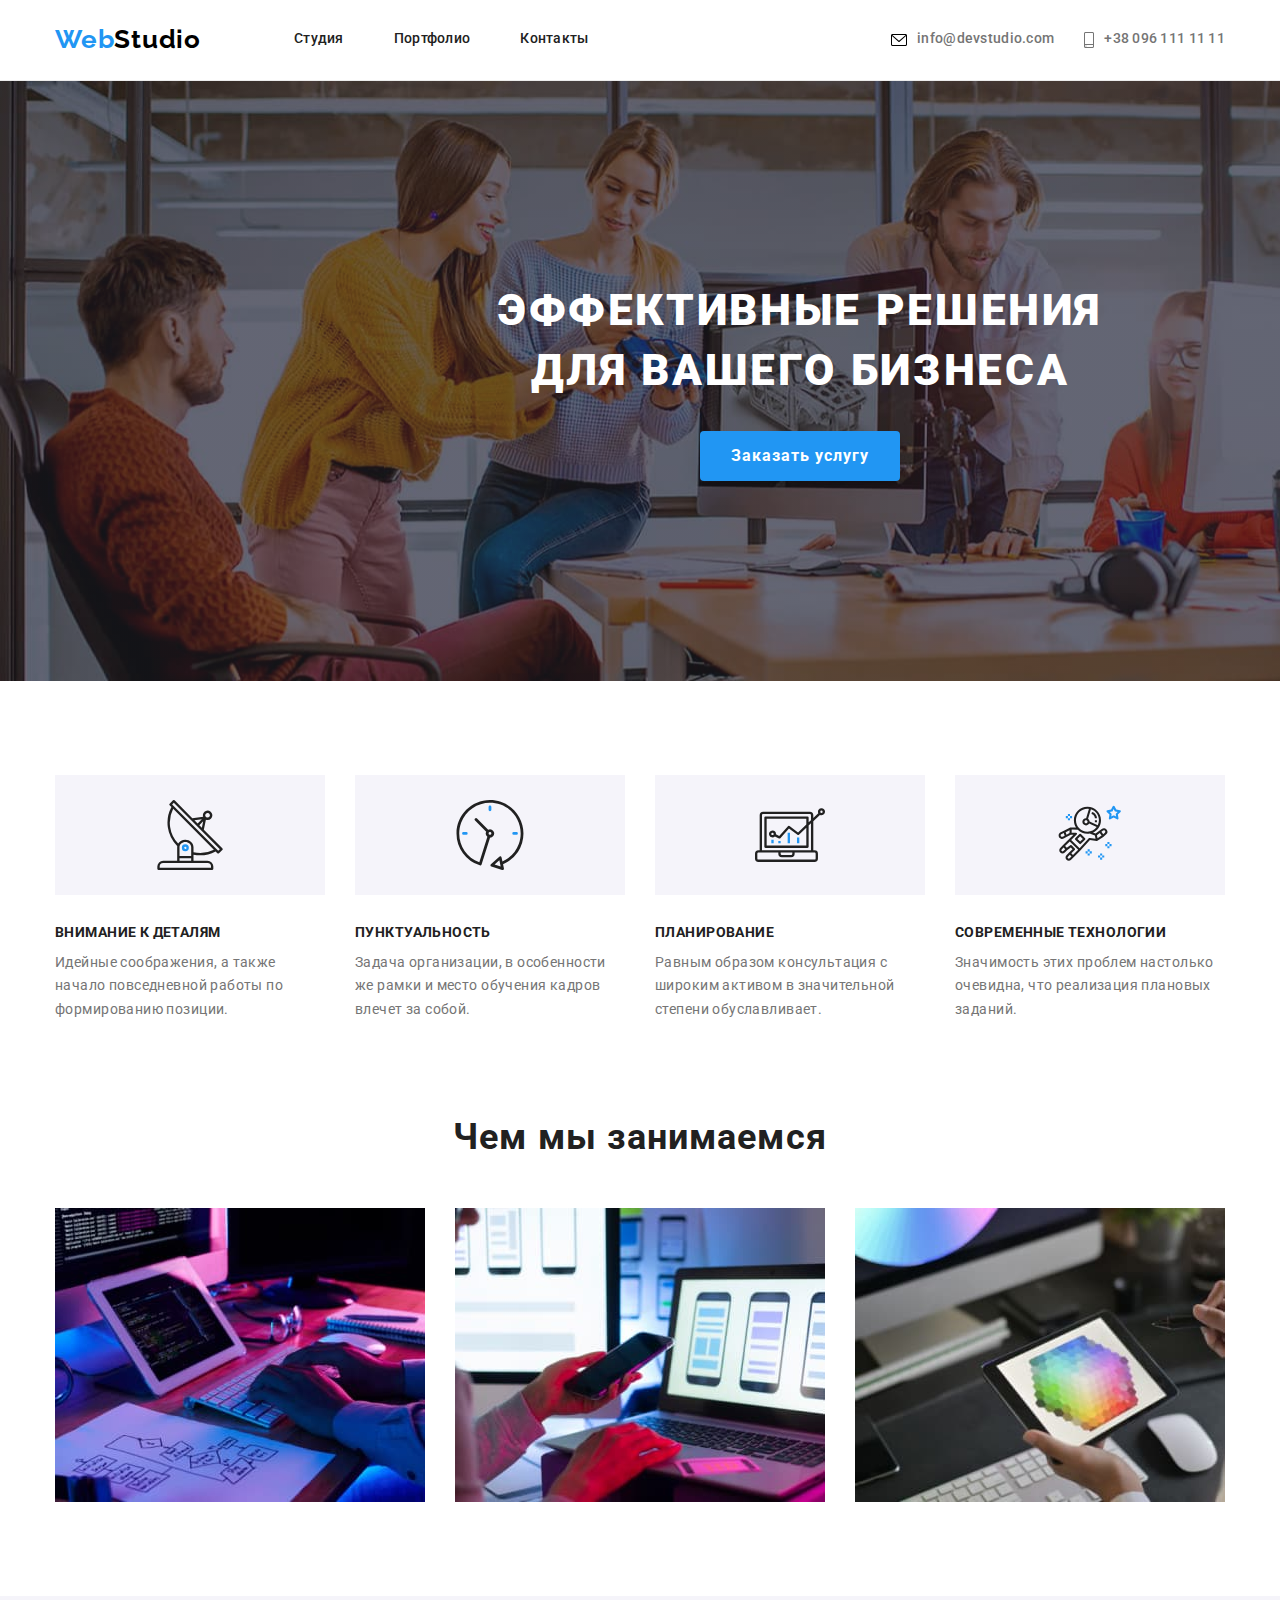
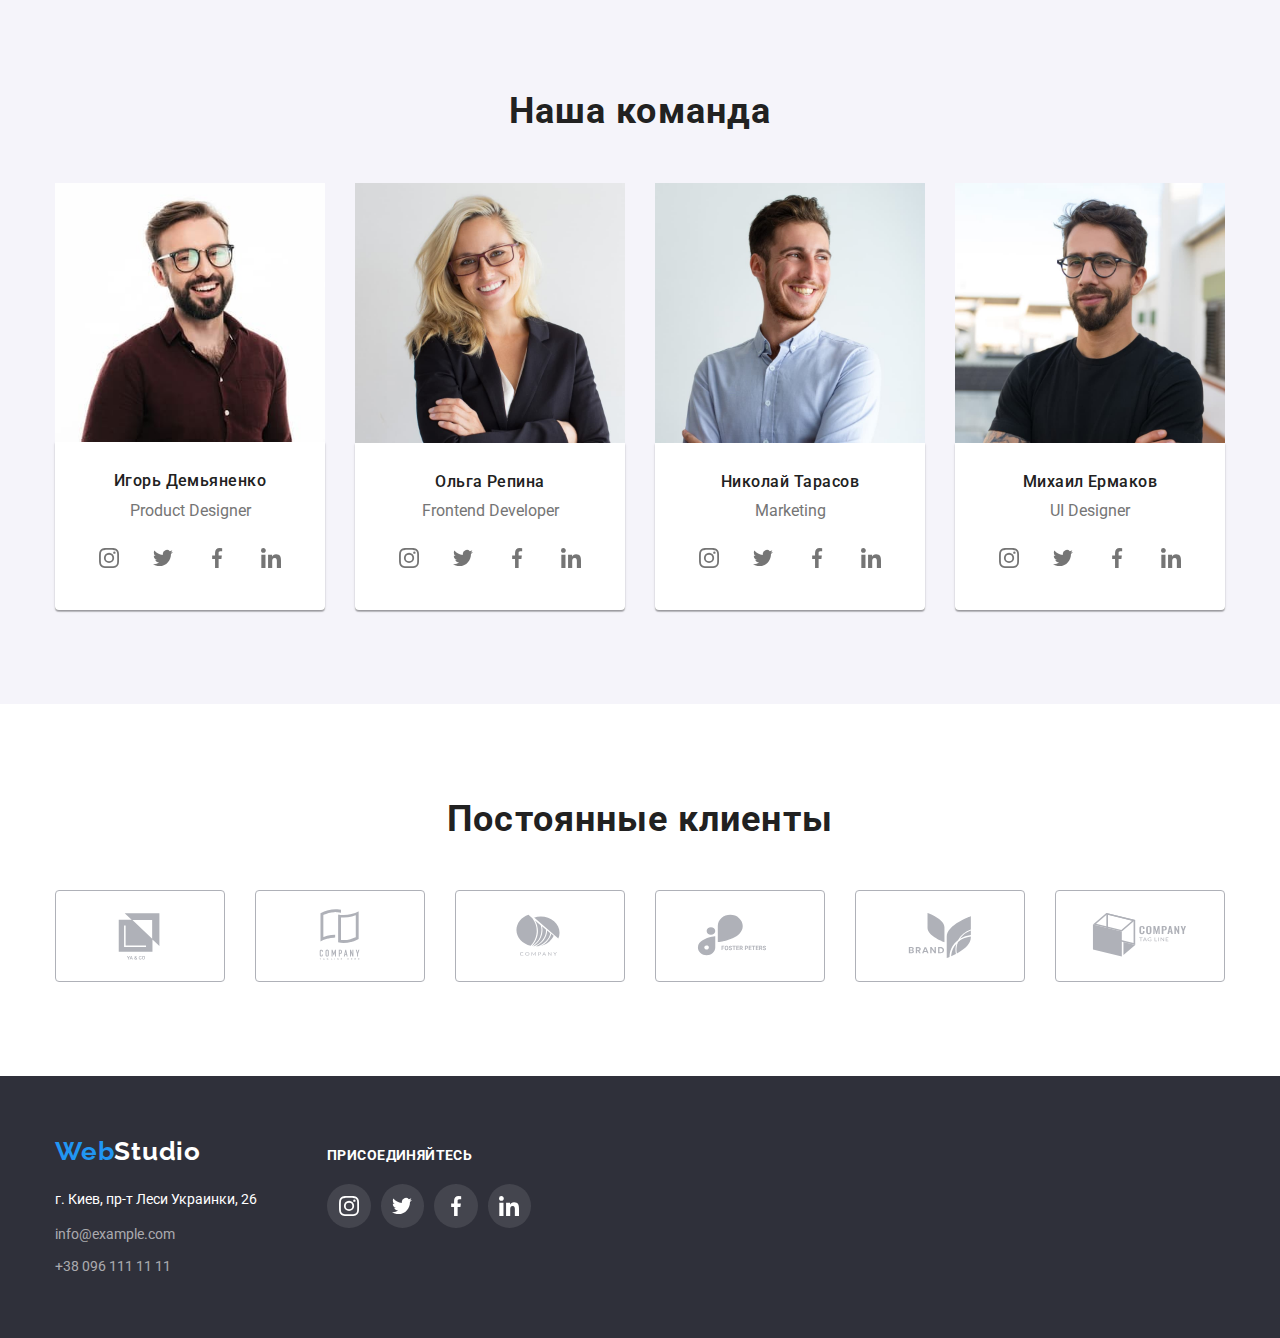
==== commit 255551d6: "hw-04 fixed-2" ====
--- a/index.html
+++ b/index.html
@@ -127,36 +127,38 @@
                                     <p class="job-name" id="17">Product Designer</p> 
                                     <ul class="team-icons">
                                         <li class="team-icon-list">
-                                            <button class="team-b-icons">
+                                            <a href="#" alt="social network" class="team-a-icons">
+                                            <!-- <button class="team-b-icons"> -->
                                                 <svg class="team-list">
                                                     <use href="./images/main/team-symbols.svg#icon-instagram" class="team-icon">
                                                     </use>
                                                 </svg>
-                                            </button>
-                                        </li>
-                                        <li class="team-icon-list">
-                                            <button class="team-b-icons">
+                                            </a>
+                                            <!-- </button> -->
+                                        </li>
+                                        <li class="team-icon-list">
+                                            <a href="#" alt="social network" class="team-a-icons">
                                                 <svg class="team-list">
                                                     <use href="./images/main/team-symbols.svg#icon-twitter" class="team-icon">
                                                     </use>
                                                 </svg>
-                                            </button>
-                                        </li>
-                                        <li class="team-icon-list">
-                                            <button class="team-b-icons">
+                                            </a>
+                                        </li>
+                                        <li class="team-icon-list">
+                                            <a href="#" alt="social network" class="team-a-icons">
                                                 <svg class="team-list">
                                                     <use href="./images/main/team-symbols.svg#icon-facebook" class="team-icon">
                                                     </use>
                                                 </svg>
-                                            </button>
-                                        </li>
-                                        <li class="team-icon-list">
-                                            <button class="team-b-icons">
+                                            </a>
+                                        </li>
+                                        <li class="team-icon-list">
+                                            <a href="#" alt="social network" class="team-a-icons">
                                                 <svg class="team-list">
                                                     <use href="./images/main/team-symbols.svg#icon-linkedin" class="team-icon">
                                                     </use>
                                                 </svg>
-                                            </button>
+                                            </a>
                                         </li>
                                     </ul>
                                 </div>
@@ -168,36 +170,36 @@
                                     <p class="job-name" id="19">Frontend Developer</p>
                                     <ul class="team-icons">
                                         <li class="team-icon-list">
-                                            <button class="team-b-icons">
+                                            <a href="#" alt="social network" class="team-a-icons">
                                                 <svg class="team-list">
                                                     <use href="./images/main/team-symbols.svg#icon-instagram" class="team-icon">
                                                     </use>
                                                 </svg>
-                                            </button>
-                                        </li>
-                                        <li class="team-icon-list">
-                                            <button class="team-b-icons">
+                                            </a>
+                                        </li>
+                                        <li class="team-icon-list">
+                                            <a href="#" alt="social network" class="team-a-icons">
                                                 <svg class="team-list">
                                                     <use href="./images/main/team-symbols.svg#icon-twitter" class="team-icon">
                                                     </use>
                                                 </svg>
-                                            </button>
-                                        </li>
-                                        <li class="team-icon-list">
-                                            <button class="team-b-icons">
+                                            </a>
+                                        </li>
+                                        <li class="team-icon-list">
+                                            <a href="#" alt="social network" class="team-a-icons">
                                                 <svg class="team-list">
                                                     <use href="./images/main/team-symbols.svg#icon-facebook" class="team-icon">
                                                     </use>
                                                 </svg>
-                                            </button>
-                                        </li>
-                                        <li class="team-icon-list">
-                                            <button class="team-b-icons">
+                                            </a>
+                                        </li>
+                                        <li class="team-icon-list">
+                                            <a href="#" alt="social network" class="team-a-icons">
                                                 <svg class="team-list">
                                                     <use href="./images/main/team-symbols.svg#icon-linkedin" class="team-icon">
                                                     </use>
                                                 </svg>
-                                            </button>
+                                            </a>
                                         </li>
                                     </ul>
                                 </div>
@@ -209,36 +211,36 @@
                                     <p class="job-name" id="21">Marketing</p>
                                     <ul class="team-icons">
                                         <li class="team-icon-list">
-                                            <button class="team-b-icons">
+                                            <a href="#" alt="social network" class="team-a-icons">
                                                 <svg class="team-list">
                                                     <use href="./images/main/team-symbols.svg#icon-instagram" class="team-icon">
                                                     </use>
                                                 </svg>
-                                            </button>
-                                        </li>
-                                        <li class="team-icon-list">
-                                            <button class="team-b-icons">
+                                            </a>
+                                        </li>
+                                        <li class="team-icon-list">
+                                            <a href="#" alt="social network" class="team-a-icons">
                                                 <svg class="team-list">
                                                     <use href="./images/main/team-symbols.svg#icon-twitter" class="team-icon">
                                                     </use>
                                                 </svg>
-                                            </button>
-                                        </li>
-                                        <li class="team-icon-list">
-                                            <button class="team-b-icons">
+                                            </a>
+                                        </li>
+                                        <li class="team-icon-list">
+                                            <a href="#" alt="social network" class="team-a-icons">
                                                 <svg class="team-list">
                                                     <use href="./images/main/team-symbols.svg#icon-facebook" class="team-icon">
                                                     </use>
                                                 </svg>
-                                            </button>
-                                        </li>
-                                        <li class="team-icon-list">
-                                            <button class="team-b-icons">
+                                            </a>
+                                        </li>
+                                        <li class="team-icon-list">
+                                            <a href="#" alt="social network" class="team-a-icons">
                                                 <svg class="team-list">
                                                     <use href="./images/main/team-symbols.svg#icon-linkedin" class="team-icon">
                                                     </use>
                                                 </svg>
-                                            </button>
+                                            </a>
                                         </li>
                                     </ul>
                                 </div>
@@ -250,36 +252,36 @@
                                     <p class="job-name" id="23">UI Designer</p>
                                     <ul class="team-icons">
                                         <li class="team-icon-list">
-                                            <button class="team-b-icons">
+                                            <a href="#" alt="social network" class="team-a-icons">
                                                 <svg class="team-list">
                                                     <use href="./images/main/team-symbols.svg#icon-instagram" class="team-icon">
                                                     </use>
                                                 </svg>
-                                            </button>
-                                        </li>
-                                        <li class="team-icon-list">
-                                            <button class="team-b-icons">
+                                            </a>
+                                        </li>
+                                        <li class="team-icon-list">
+                                            <a href="#" alt="social network" class="team-a-icons">
                                                 <svg class="team-list">
                                                     <use href="./images/main/team-symbols.svg#icon-twitter" class="team-icon">
                                                     </use>
                                                 </svg>
-                                            </button>
-                                        </li>
-                                        <li class="team-icon-list">
-                                            <button class="team-b-icons">
+                                            </a>
+                                        </li>
+                                        <li class="team-icon-list">
+                                            <a href="#" alt="social network" class="team-a-icons">
                                                 <svg class="team-list">
                                                     <use href="./images/main/team-symbols.svg#icon-facebook" class="team-icon">
                                                     </use>
                                                 </svg>
-                                            </button>
-                                        </li>
-                                        <li class="team-icon-list">
-                                            <button class="team-b-icons">
+                                            </a>
+                                        </li>
+                                        <li class="team-icon-list">
+                                            <a href="#" alt="social network" class="team-a-icons">
                                                 <svg class="team-list">
                                                     <use href="./images/main/team-symbols.svg#icon-linkedin" class="team-icon">
                                                     </use>
                                                 </svg>
-                                            </button>
+                                            </a>
                                         </li>
                                     </ul>
                                 </div>
@@ -292,53 +294,53 @@
                 <div class="container">
                     <h3 class="clients-title">Постоянные клиенты</h3>
                     <ul class="clients-icons">
+                        <li class="clients-icon-list ">
+                                <a href="#" alt="link" class="clients-link">
+                                    <svg  class="clients-list">
+                                        <use href="./images/main/clients.svg#icon-client-1" class="clients-icon">
+                                        </use>
+                                    </svg>
+                                </a>
+                        </li>
                         <li class="clients-icon-list">
-                            <button class="clients-button-icons" style="button">
-                                <svg class="clients-list">
-                                    <use href="./images/main/clients.svg#icon-client-1" class="clients-icon">
-                                    </use>
-                                </svg>
-                            </button>
-                        </li>
-                        <li class="clients-icon-list">
-                            <button class="clients-button-icons" style="button">
+                            <a href="#" alt="link" class="clients-link">
                                 <svg class="clients-list">
                                     <use href="./images/main/clients.svg#icon-client-2" class="clients-icon">
                                     </use>
                                 </svg>
-                            </button>
+                            </a>
                         </li>
                         <li class="clients-icon-list">
-                            <button class="clients-button-icons" style="button">
+                            <a href="#" alt="link" class="clients-link">
                                 <svg class="clients-list">
                                     <use href="./images/main/clients.svg#icon-client-3" class="clients-icon">
                                     </use>
                                 </svg>
-                            </button>
+                            </a>
                         </li>
                         <li class="clients-icon-list">
-                            <button class="clients-button-icons" style="button">
+                            <a href="#" alt="link" class="clients-link">
                                 <svg class="clients-list">
                                     <use href="./images/main/clients.svg#icon-client-4" class="clients-icon">
                                     </use>
                                 </svg>
-                            </button>
+                            </a>
                         </li>
                         <li class="clients-icon-list">
-                            <button class="clients-button-icons" style="button">
+                            <a href="#" alt="link" class="clients-link">
                                 <svg class="clients-list">
                                     <use href="./images/main/clients.svg#icon-client-5" class="clients-icon">
                                     </use>
                                 </svg>
-                            </button>
+                            </a>
                         </li>
                         <li class="clients-icon-list">
-                            <button class="clients-button-icons" style="button">
+                            <a href="#" alt="link" class="clients-link">
                                 <svg class="clients-list">
                                     <use href="./images/main/clients.svg#icon-client-6" class="clients-icon">
                                     </use>
                                 </svg>
-                            </button>
+                            </a>
                         </li>
                     </ul>
                 </div>
@@ -357,8 +359,8 @@
                     <address class="address">
                         <p class="address-link address-city">г. Киев, пр-т Леси Украинки, 26</p> 
                         <!-- e-mail address -->
-                        <a href="mailto:info@devstudio.com" 
-                        class="address-link email-footer">info@devstudio.com</a>
+                        <a href="mailto:info@example.com" 
+                        class="address-link email-footer">info@example.com</a>
                         <!-- phone number-->
                         <a href="tel:+380961111111" class="address-link tel-footer">+38 096 111 11 11</a>
                     </address>
@@ -367,36 +369,36 @@
                     <p class="footer-list">Присоединяйтесь</p>
                     <ul class="footer-icons">
                         <li class="team-icon-list">
-                            <button class="team-b-icons footer-b-icons">
+                            <a href="#" alt="social network" class="team-a-icons  footer-a-icons">
                                 <svg class="team-list">
                                     <use href="./images/main/team-symbols.svg#icon-instagram" class="footer-icon">
                                     </use>
                                 </svg>
-                            </button>
+                            </a>
                         </li>
                         <li class="team-icon-list">
-                            <button class="team-b-icons footer-b-icons">
+                            <a href="#" alt="social network" class="team-a-icons  footer-a-icons">
                                 <svg class="team-list">
                                     <use href="./images/main/team-symbols.svg#icon-twitter" class="footer-icon">
                                     </use>
                                 </svg>
-                            </button>
+                            </a>
                         </li>
                         <li class="team-icon-list">
-                            <button class="team-b-icons footer-b-icons">
+                            <a href="#" alt="social network" class="team-a-icons  footer-a-icons">
                                 <svg class="team-list">
                                     <use href="./images/main/team-symbols.svg#icon-facebook" class="footer-icon">
                                     </use>
                                 </svg>
-                            </button>
+                            </a>
                         </li>
                         <li class="team-icon-list">
-                            <button class="team-b-icons footer-b-icons">
+                            <a href="#" alt="social network" class="team-a-icons  footer-a-icons">
                                 <svg class="team-list">
                                     <use href="./images/main/team-symbols.svg#icon-linkedin" class="footer-icon">
                                     </use>
                                 </svg>
-                            </button>
+                            </a>
                         </li>
                     </ul>
                 </div>
--- a/css/styles.css
+++ b/css/styles.css
@@ -18,7 +18,6 @@
 }
 
 body {
-    width: 1600px;
     margin-left: auto;
     margin-right: auto;
 }
@@ -155,26 +154,15 @@
 .email::before {
     width: 16px;
     height: 12px;
-    /* background-image: url(../images/main/header-symbols.svg#envelope); */
-    /* background-image: url(../images/main/header/symbols-header.svg#icon-envelope); */
     background-image: url(../images/main/header/envelope.svg);
-    
+    fill: #757575;
 }
 
 .tel::before {
     width: 10px;
     height: 16px;
     background-image: url(../images/main/header/smartphone.svg);
-    /* background-image: url('../images/main/header-symbols.svg#smartphone'); */
-    /* color: #757575;
-    fill: #757575; */
-}
-
-/* .tel:hover::before,
-.tel:focus::before {
-    fill: var(--accent-color);
-    color: var(--accent-color);
-} */
+}
 
 .tel:hover::before,
 .tel:focus::before {
@@ -196,10 +184,19 @@
 
 /*==================== /HEADER ====================*/
 
+
+
+
+
+
+
+
 /*==================== MAIN ====================*/
-
+/* =================== HERO ====================*/
 .hero {    
-    
+    width: 1600px;
+    margin-left: auto;
+    margin-right: auto;
     padding-top: 200px;
     align-items: center;
     padding-bottom: 200px;
@@ -254,6 +251,17 @@
     border-color: #FFFFFF;
 }
 
+/* =================== /HERO ====================*/
+
+
+
+
+
+
+
+
+/* =================== destination ====================*/
+
 .destination {
     padding-top: 94px;
     padding-bottom: 94px;
@@ -271,9 +279,10 @@
 
 .dest-befor {
     height: 120px;
+    display: flex;
+    justify-content: center;
+    align-items: center;
     background-color: #F5F4FA;
-    text-align: center;
-    padding-top: 25px;
 }
 
 .dest-befor:hover {
@@ -285,7 +294,13 @@
     width: 70px;
     height: 70px;
 }
-
+/* =================== /destination ====================*/
+
+
+
+
+
+/* =================== business-photo ====================*/
 .title-item {
     font-weight: 700;
     font-size: 14px;
@@ -330,7 +345,17 @@
 .business-photo-img {
     width: calc((100% - 30px*2)/3);
 }
-
+/* =================== /business-photo ====================*/
+
+
+
+
+
+
+
+
+
+/* =================== personal ====================*/
 .personal {
     background-color: #F5F4FA;
     padding-top: 94px;
@@ -393,22 +418,23 @@
     fill: #AFB1B8;
 }
 
-.team-icons:hover,
-.team-icons:focus {
-    fill: #2196F3;
-}
-
-.team-b-icons {
-    width: 44px;
+.team-icon-list {
+    width:calc((100% - 3 * 10px)/4);
+}
+
+.team-a-icons {
+    width: 100%;
     height: 44px;
-    border: none;
-    padding: 0;    
+    display: flex;
+    justify-content: center;
+    align-items: center;
     background-color: #fff;
     border-color: #FFFFFF;
-}
-
-.team-b-icons:hover,
-.team-b-icons:focus {
+    fill: #757575;
+}
+
+.team-a-icons:hover,
+.team-a-icons:focus {
     border-radius: 50%;
     fill: #FFFFFF;
     background-color: #2196F3;
@@ -417,21 +443,21 @@
 }
 
 .team-list {
+    content: "";
     background-repeat: no-repeat;
     width: 20px;
     height: 20px;
-    padding: auto;
     background-size: contain;
 }
-
-.team-icon {
-    content: "";
-    background-color: #0bb;
-}
-
+/* =================== /personal ====================*/
+
+
+
+
+
+/* =================== clients ====================*/
 .clients {
     padding: 94px 0px;
-    /* background-color: #fff; */
 }
 
 .clients-title {
@@ -450,32 +476,36 @@
     justify-content: space-between;
 }
 
-/* .clients-icon-list {
-    width:calc((100% - 5*30px)/6) ;
-} */
-
-.clients-button-icons {
-    width: 170px;
+.clients-icon-list {
+    width:calc((100% - 5*30px)/6);
     height: 92px;
+}
+
+.clients-link {
+    width: 100%;
+    height: 100%;
+    display: flex;
+    justify-content: center;
+    align-items: center;
     background-color: #fff;
     border: 1px solid #AFB1B8;
-    border-radius: 4px; 
+    border-radius: 4px;
     fill: #AFB1B8;
 }
 
-.clients-button-icons:hover,
-.clients-button-icons:focus {
+.clients-link:focus,
+.clients-link:hover {
     outline: none;
     border: 1px solid var(--accent-color);
     fill: var(--accent-color);
-    filter: drop-shadow(0px 4px 4px rgba(0, 0, 0, 0.25));
 }
 
 .clients-list {
     width: 106px;
     height: 60px;
-}
-
+    border: none;
+}
+/* =================== /clients ====================*/
 /*==================== /MAIN ====================*/
 
 /*==================== FOOTER ====================*/
@@ -544,10 +574,7 @@
     width: 204px;
 }
 
-.footer-b-icons {
-    padding: 0;
-    width: 44px;
-    height: 44px;
+.footer-a-icons {
     border: 0;
     border-radius: 50%;
     background: rgba(255, 255, 255, 0.1);
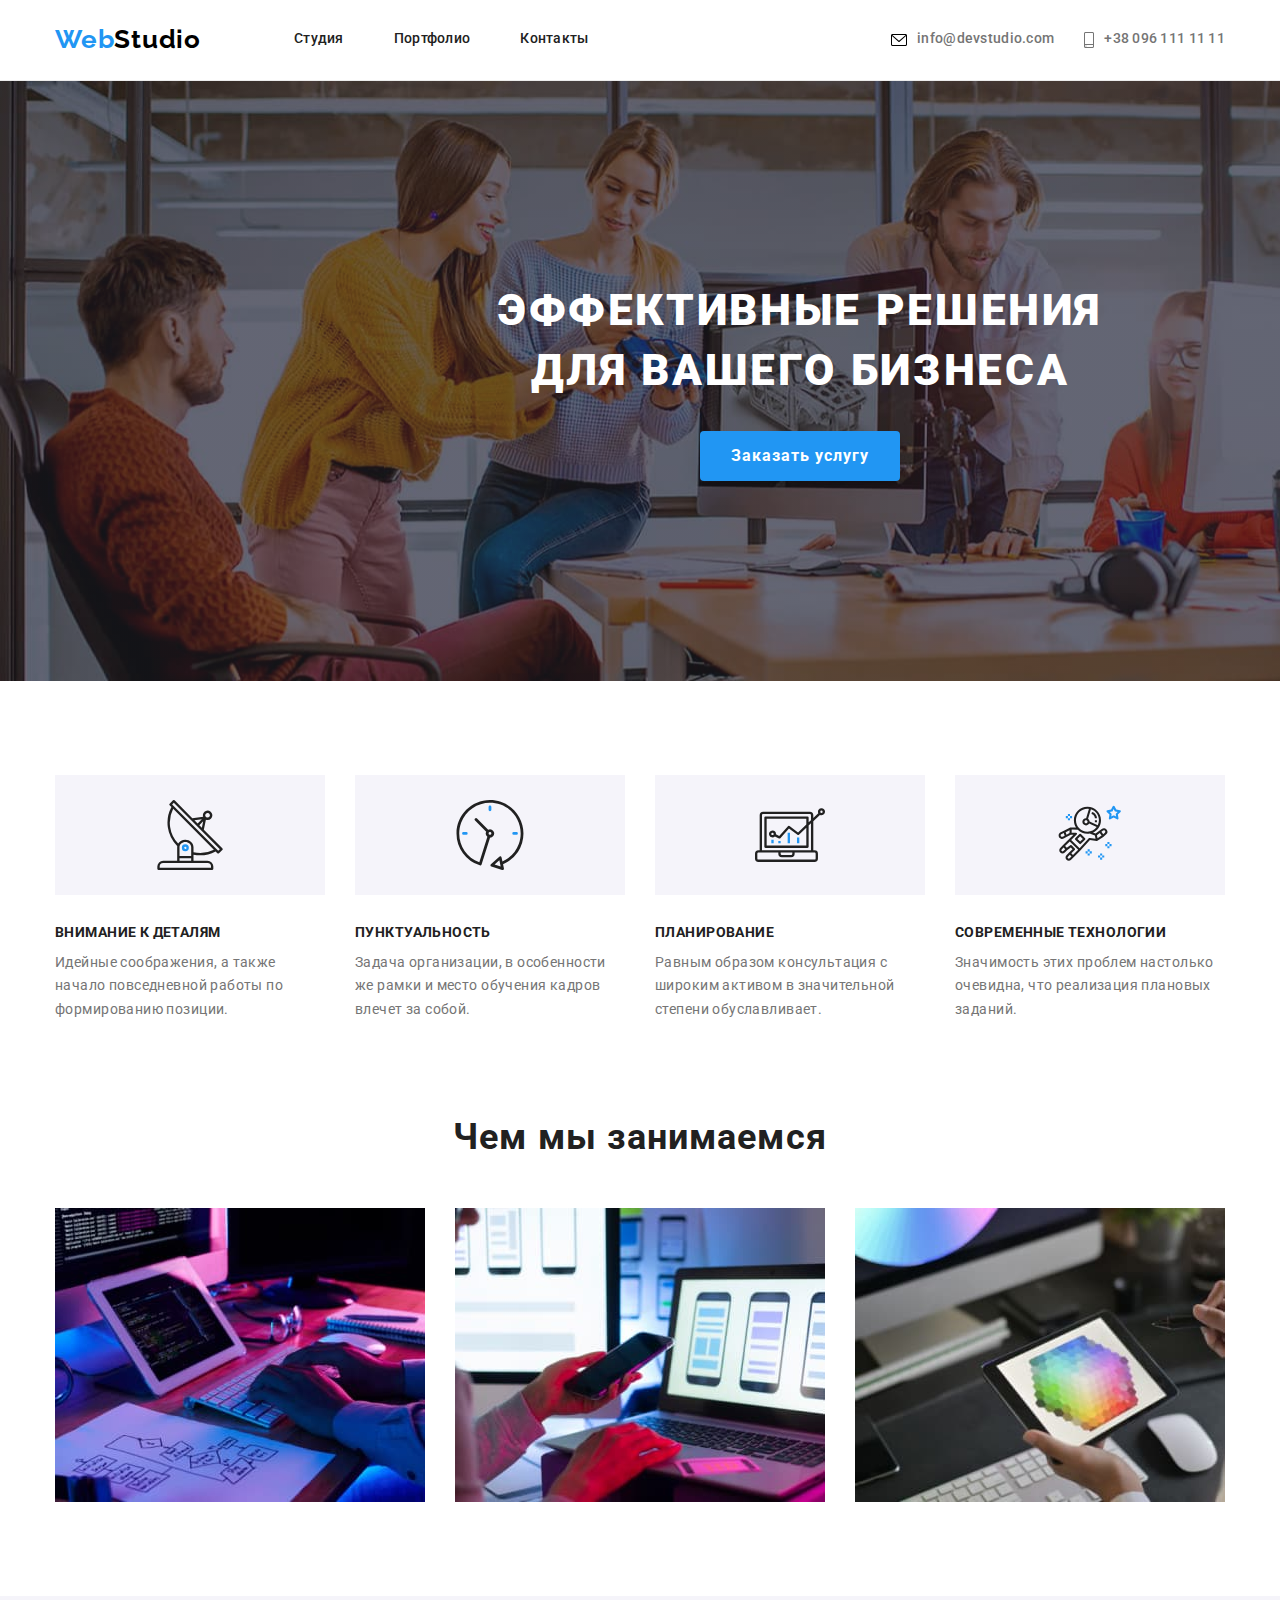
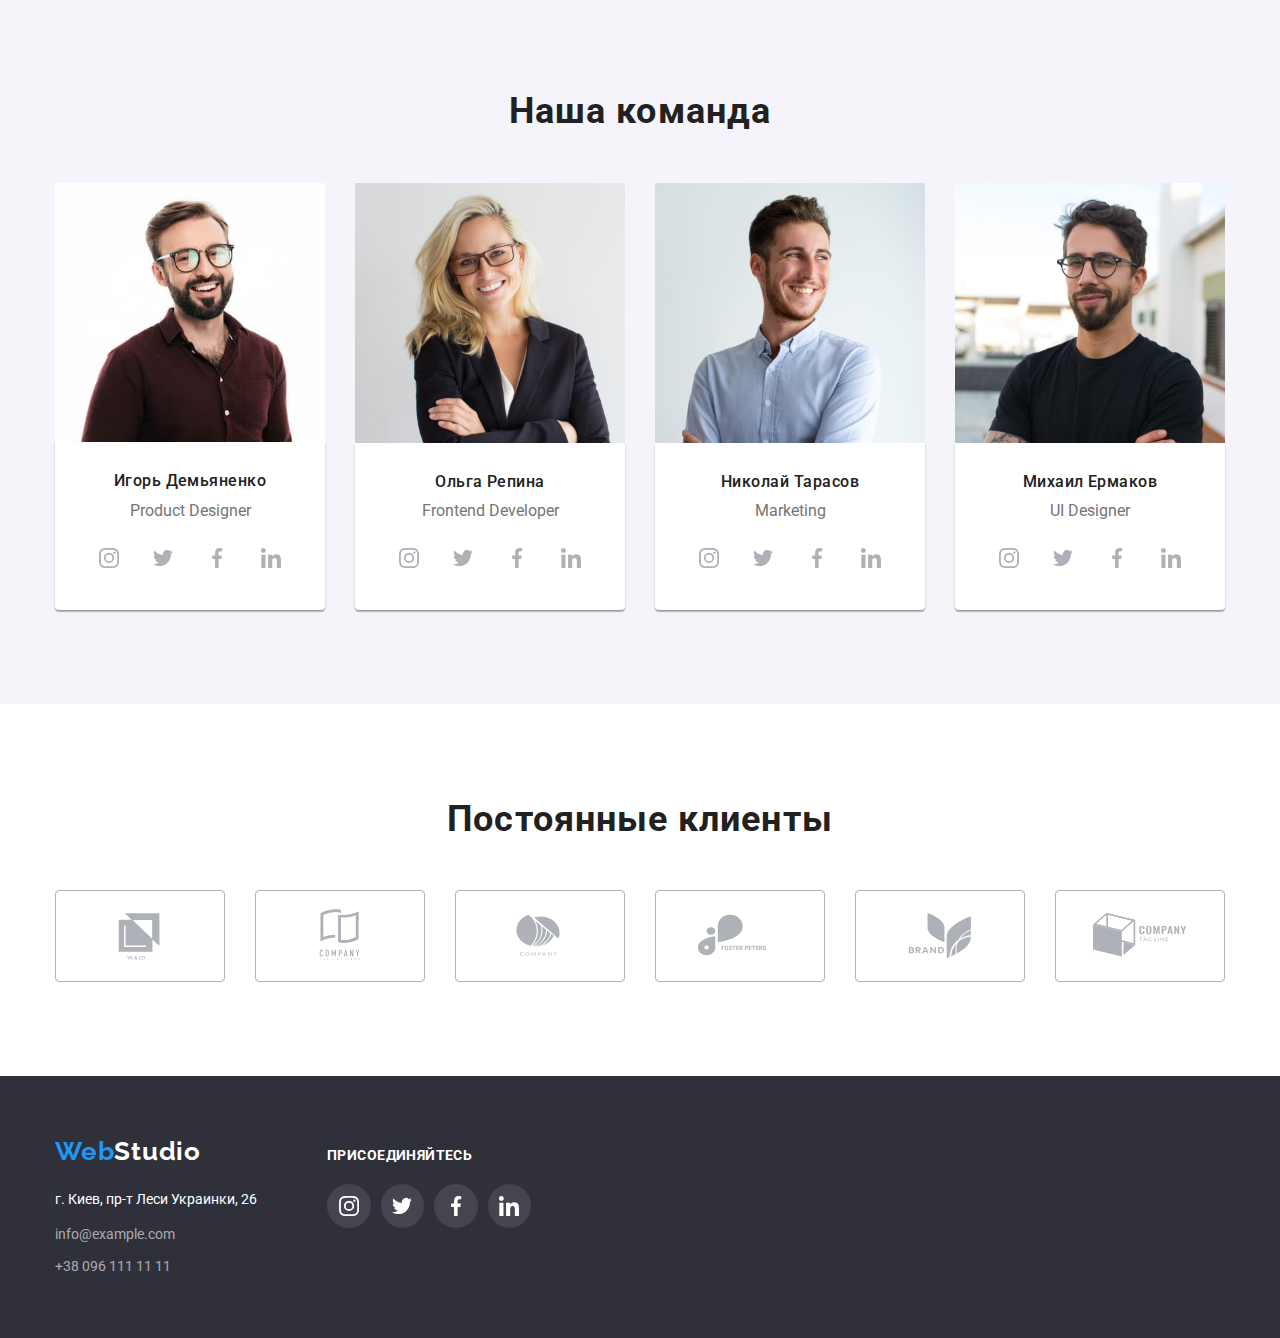
==== commit ce2ed47d: "hw-04 ok" ====
--- a/index.html
+++ b/index.html
@@ -369,7 +369,8 @@
                     <p class="footer-list">Присоединяйтесь</p>
                     <ul class="footer-icons">
                         <li class="team-icon-list">
-                            <a href="#" alt="social network" class="team-a-icons  footer-a-icons">
+                            <a href="https://www.instagram.com
+" alt="instagram" class="team-a-icons  footer-a-icons">
                                 <svg class="team-list">
                                     <use href="./images/main/team-symbols.svg#icon-instagram" class="footer-icon">
                                     </use>
--- a/css/styles.css
+++ b/css/styles.css
@@ -430,7 +430,7 @@
     align-items: center;
     background-color: #fff;
     border-color: #FFFFFF;
-    fill: #757575;
+    fill: #AFB1B8;
 }
 
 .team-a-icons:hover,
